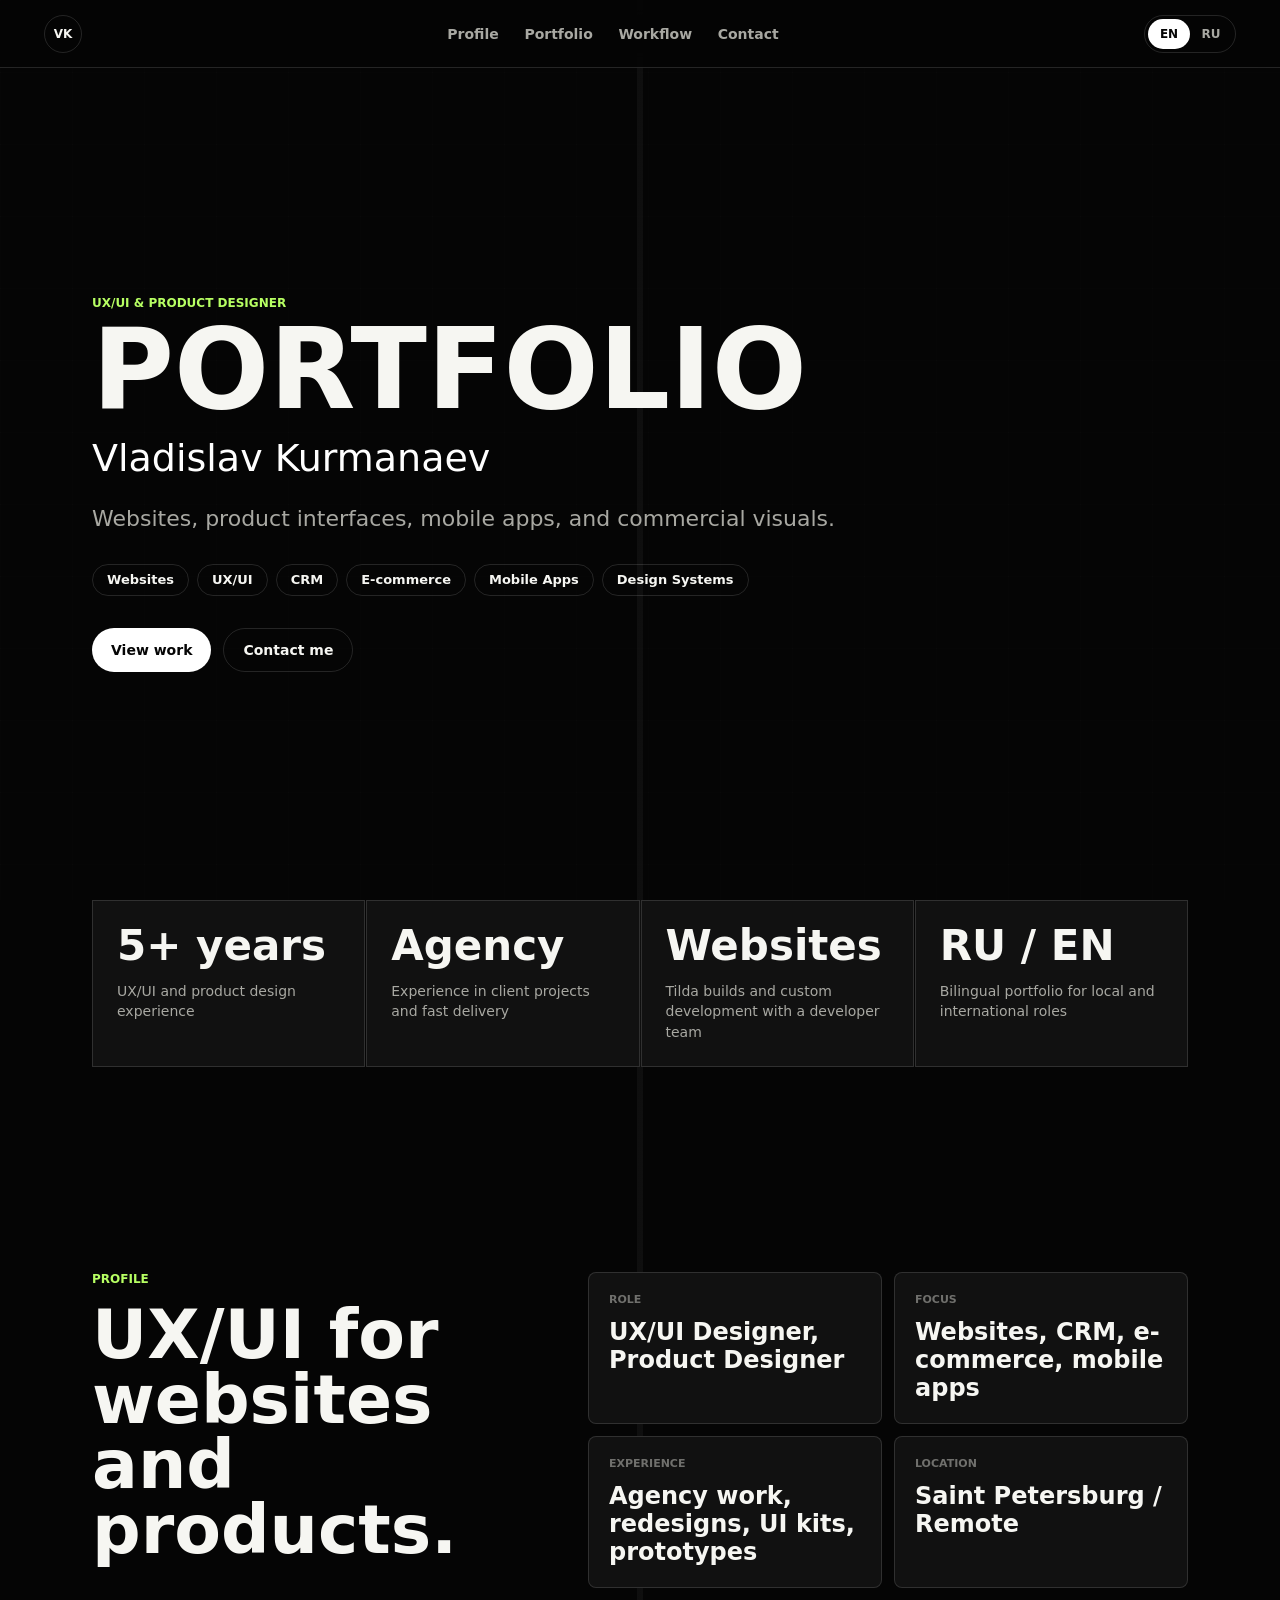
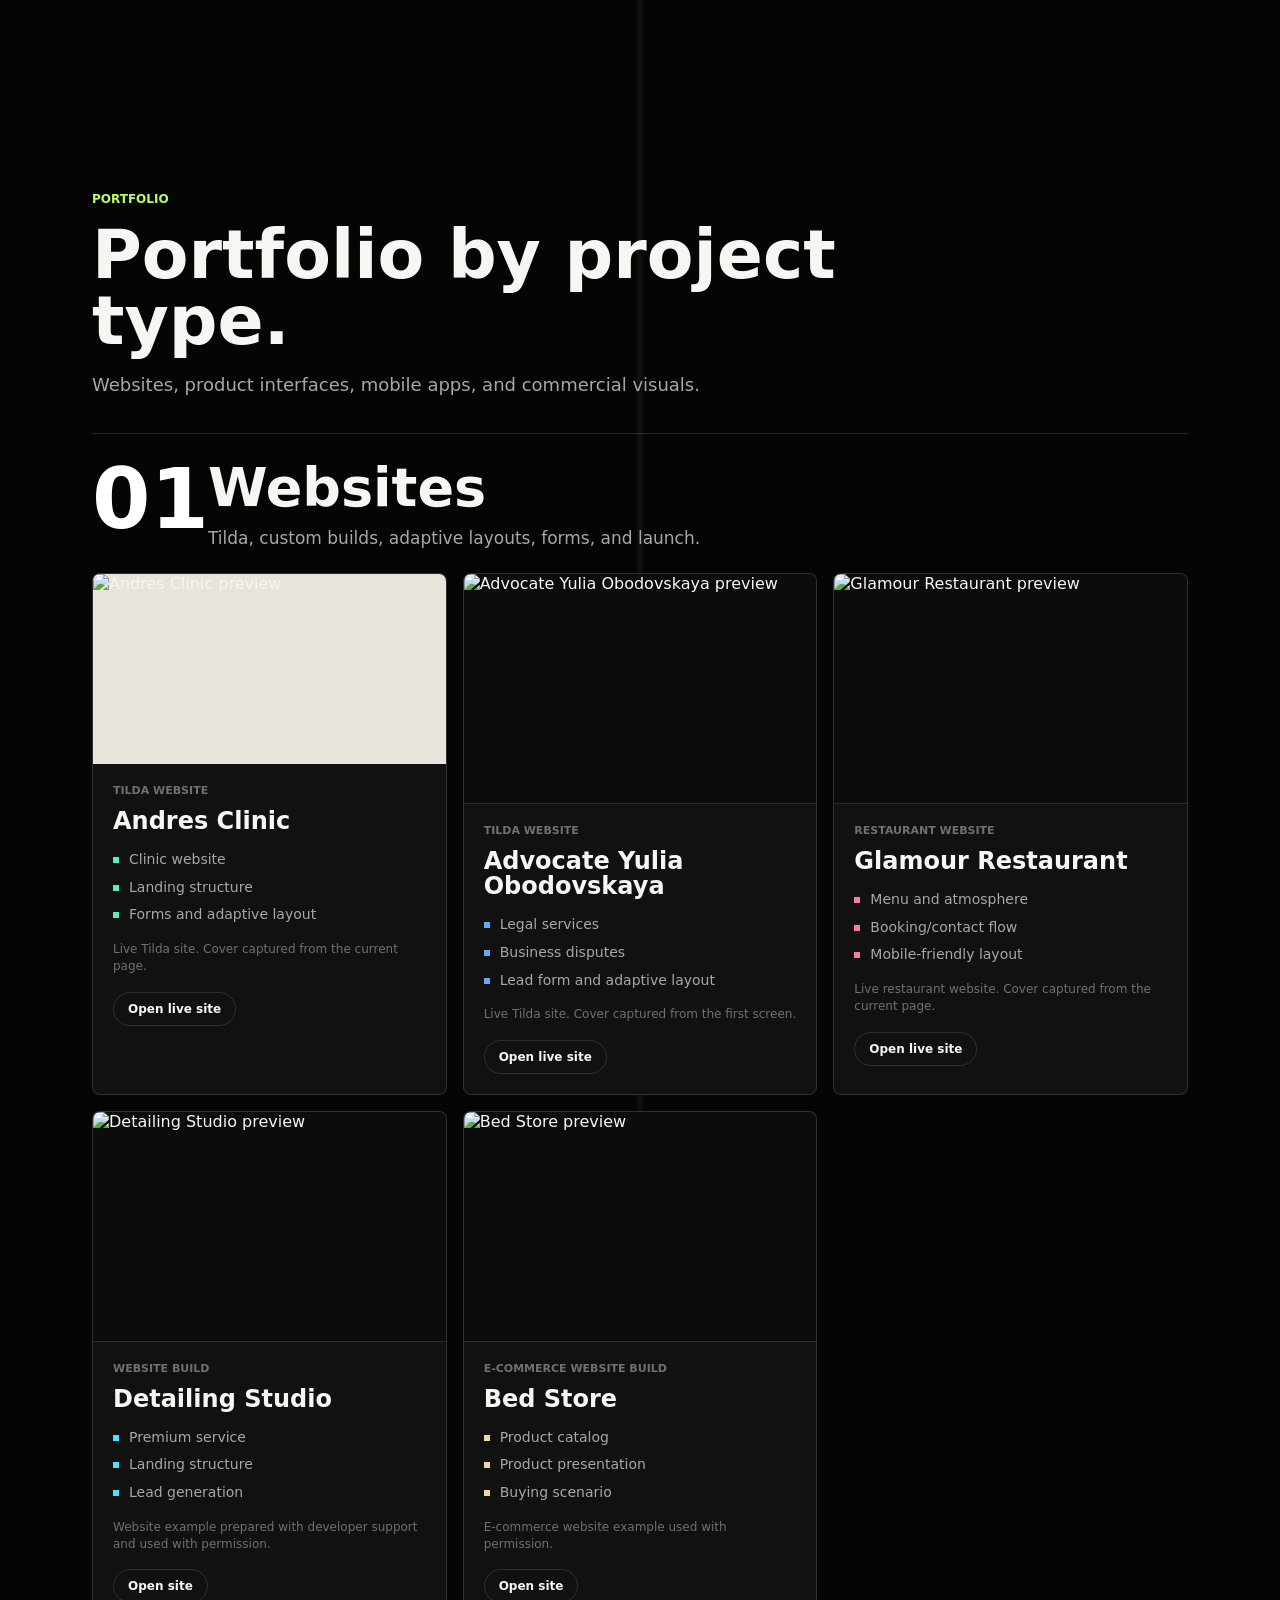
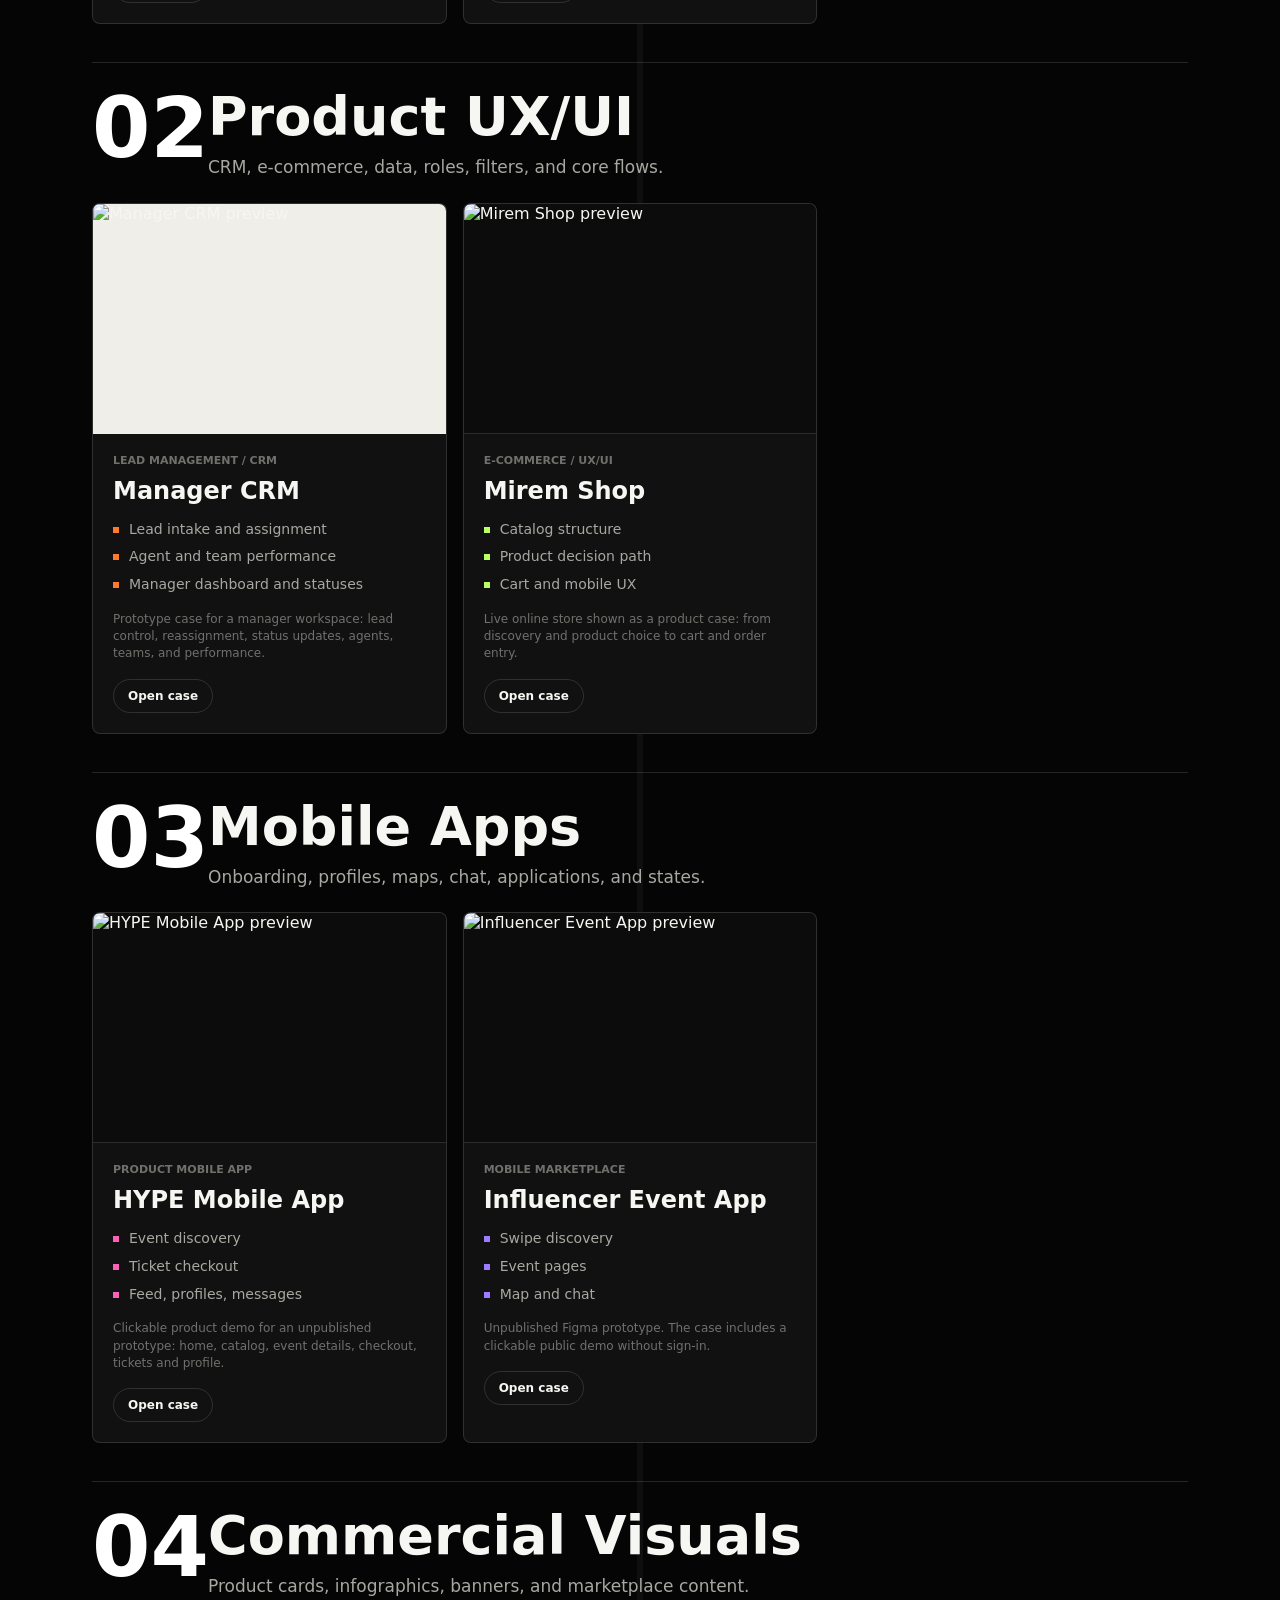
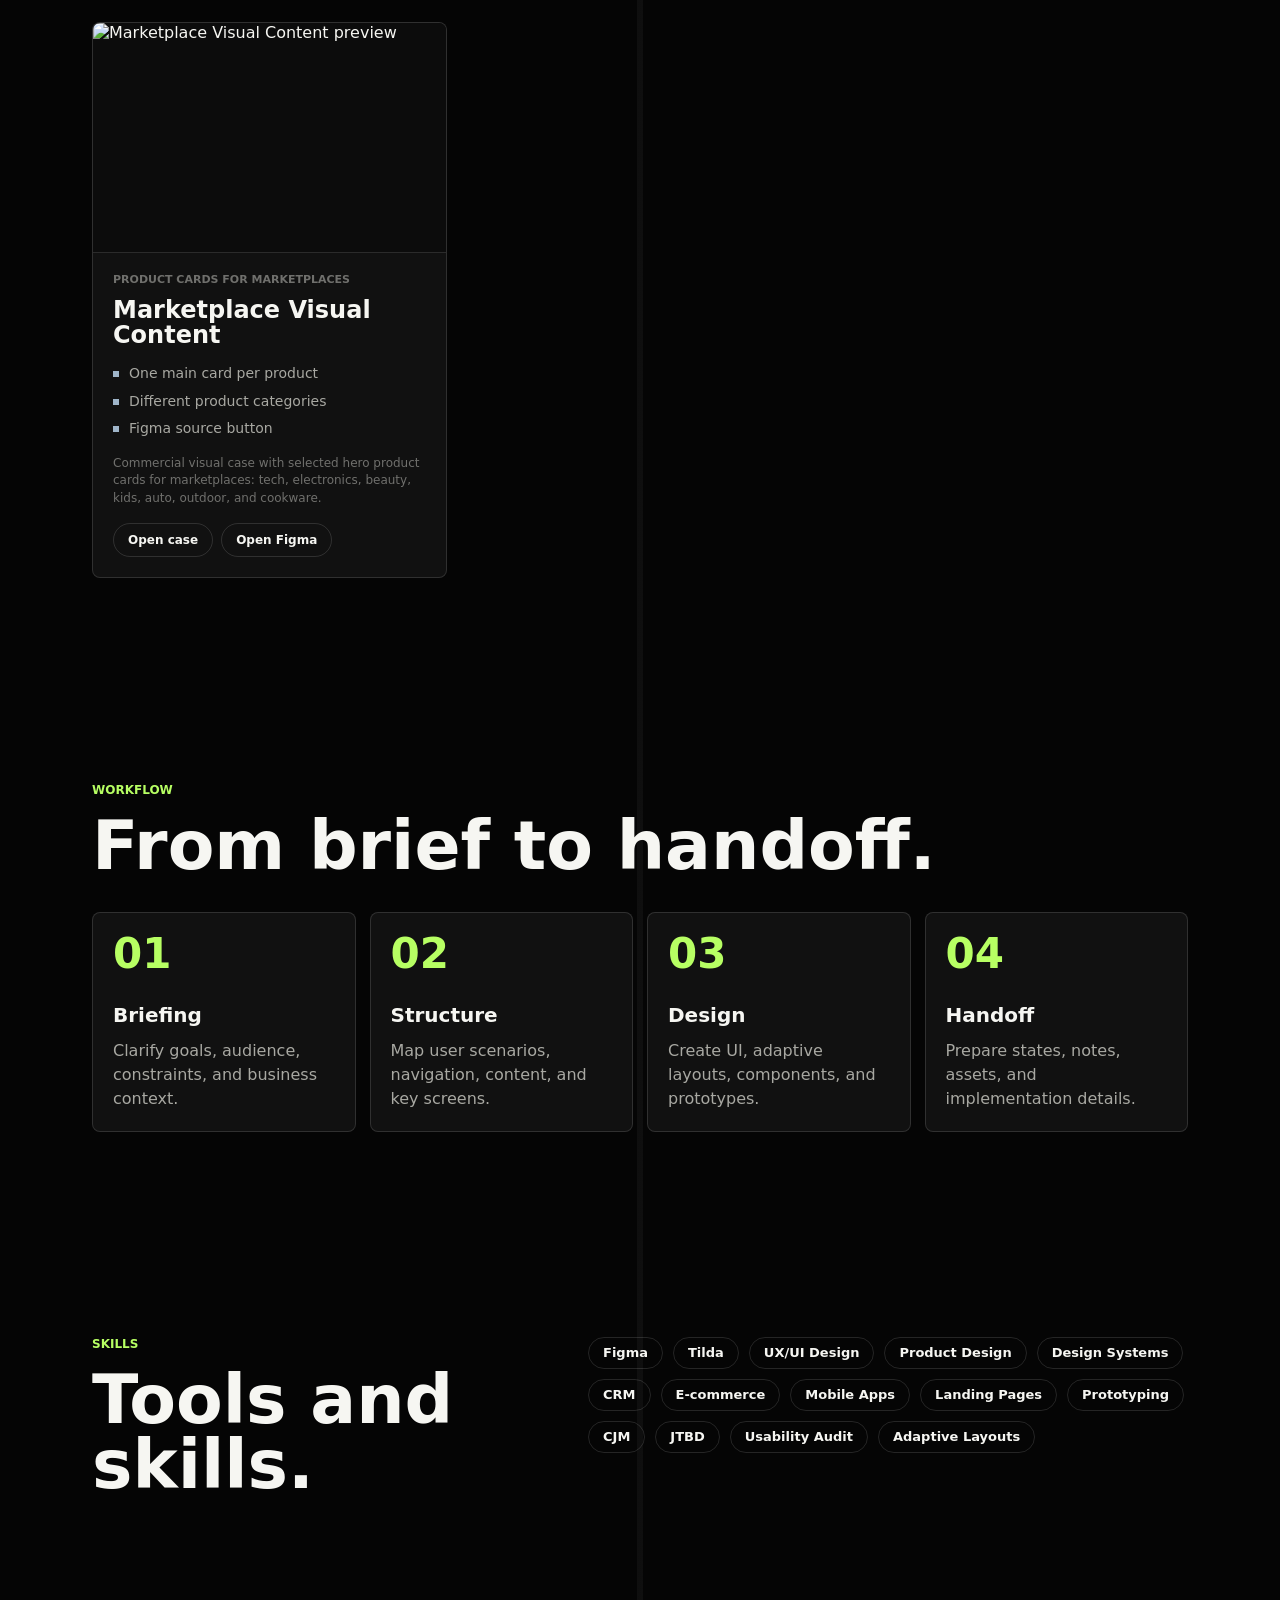
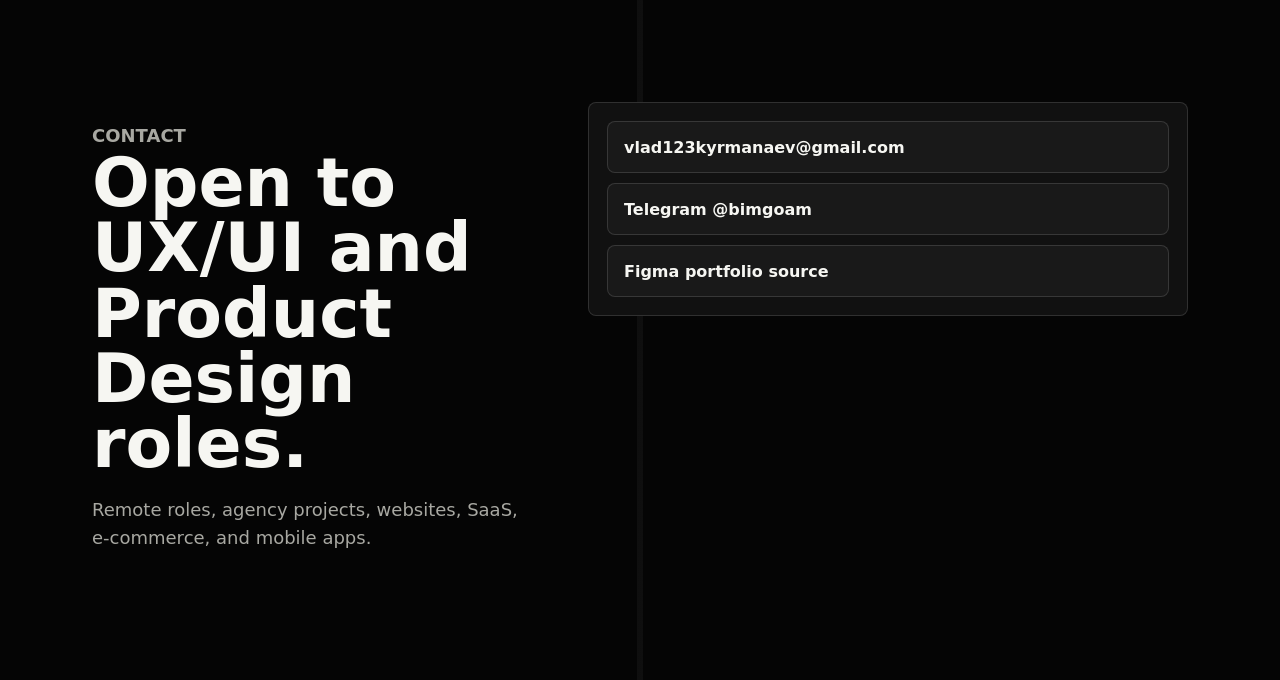
==== index.html @ ec45e5d8 "Add portfolio website files" ====
<!doctype html>
<html lang="en" data-lang="en">
  <head>
    <meta charset="utf-8" />
    <meta name="viewport" content="width=device-width, initial-scale=1" />
    <meta
      name="description"
      content="Vladislav Kurmanaev, Product Designer and UX/UI Designer. Portfolio with websites, CRM, e-commerce, mobile apps, and design systems."
    />
    <meta name="theme-color" content="#050505" />
    <title>Vladislav Kurmanaev - UX/UI Designer</title>
    <link rel="stylesheet" href="./styles.css?v=2026-09-09-marketplace" />
    <script src="./script.js?v=2026-09-09-marketplace" defer></script>
  </head>
  <body>
    <header class="topbar">
      <a class="brand" href="#top" aria-label="Vladislav Kurmanaev">VK</a>
      <nav aria-label="Portfolio navigation">
        <a href="#profile" data-i18n="nav.profile">Profile</a>
        <a href="#work" data-i18n="nav.work">Portfolio</a>
        <a href="#process" data-i18n="nav.process">Workflow</a>
        <a href="#contact" data-i18n="nav.contact">Contact</a>
      </nav>
      <div class="language-switch" aria-label="Language switch">
        <button type="button" data-lang-button="en" aria-pressed="true">EN</button>
        <button type="button" data-lang-button="ru" aria-pressed="false">RU</button>
      </div>
    </header>

    <main id="top">
      <section class="hero section-shell">
        <div class="hero-copy">
          <p class="eyebrow" data-i18n="hero.eyebrow">UX/UI & Product Designer</p>
          <h1 data-i18n="hero.title">Portfolio</h1>
          <p class="hero-name" data-i18n="hero.name">Vladislav Kurmanaev</p>
          <p class="hero-lead" data-i18n="hero.lead">
            Websites, product interfaces, mobile apps, and commercial visuals.
          </p>
          <div class="tag-row" id="hero-tags"></div>
          <div class="hero-actions">
            <a class="button primary" href="#work" data-i18n="hero.primary">View work</a>
            <a class="button secondary" href="#contact" data-i18n="hero.secondary">Contact me</a>
          </div>
        </div>

      </section>

      <section class="metrics section-shell" id="metrics" aria-label="Professional highlights"></section>

      <section class="profile section-shell" id="profile">
        <div>
          <p class="eyebrow" data-i18n="profile.eyebrow">Profile</p>
          <h2 data-i18n="profile.title">UX/UI for websites and products.</h2>
        </div>
        <div class="profile-grid" id="profile-grid"></div>
      </section>

      <section class="work-section section-shell" id="work">
        <div class="section-heading">
          <p class="eyebrow" data-i18n="work.eyebrow">Portfolio</p>
          <h2 data-i18n="work.title">Portfolio by project type.</h2>
          <p data-i18n="work.body">
            Websites, product interfaces, mobile apps, and commercial visuals.
          </p>
        </div>
        <div class="category-list" id="category-list"></div>
      </section>

      <section class="process section-shell" id="process">
        <div class="section-heading">
          <p class="eyebrow" data-i18n="process.eyebrow">Workflow</p>
          <h2 data-i18n="process.title">From brief to handoff.</h2>
        </div>
        <div class="step-grid" id="step-grid"></div>
      </section>

      <section class="skills section-shell" id="skills">
        <div>
          <p class="eyebrow" data-i18n="skills.eyebrow">Skills</p>
          <h2 data-i18n="skills.title">Tools and skills.</h2>
        </div>
        <div class="skill-cloud" id="skill-cloud"></div>
      </section>

      <section class="contact section-shell" id="contact">
        <div>
          <p class="eyebrow" data-i18n="contact.eyebrow">Contact</p>
          <h2 data-i18n="contact.title">Open to UX/UI and Product Design roles.</h2>
          <p data-i18n="contact.body">
            Remote roles, agency projects, websites, SaaS, e-commerce, and mobile apps.
          </p>
        </div>
        <div class="contact-panel">
          <a href="mailto:vlad123kyrmanaev@gmail.com">vlad123kyrmanaev@gmail.com</a>
          <a href="https://t.me/bimgoam" target="_blank" rel="noreferrer">Telegram @bimgoam</a>
          <a href="https://clck.su/Portfolio-bimgoam-figma" target="_blank" rel="noreferrer" data-i18n="contact.figma">Figma portfolio source</a>
        </div>
      </section>
    </main>
  </body>
</html>
---- styles.css ----
:root {
  --bg: #050505;
  --panel: #111111;
  --panel-2: #191919;
  --panel-3: #222222;
  --text: #f6f6f2;
  --muted: #a8a8a2;
  --soft: #70706d;
  --line: rgba(255, 255, 255, 0.13);
  --white: #ffffff;
  --green: #b7ff63;
  --mint: #55f0c2;
  --rose: #ff7aa6;
  --blue: #61a8ff;
  --amber: #ffbd59;
  --violet: #b892ff;
  --pink: #ff5fb7;
  --purple: #9f7cff;
  --steel: #9fb5c9;
  --cyan: #4de1ff;
  --cream: #f0d4a2;
  --orange: #ff7a2f;
  --max: 1180px;
  --shadow: 0 20px 80px rgba(0, 0, 0, 0.38);
}

* {
  box-sizing: border-box;
}

html {
  scroll-behavior: smooth;
}

body {
  background:
    linear-gradient(90deg, transparent 0 49.8%, rgba(255, 255, 255, 0.04) 49.8% 50.2%, transparent 50.2%),
    var(--bg);
  color: var(--text);
  font-family:
    Inter, ui-sans-serif, system-ui, -apple-system, BlinkMacSystemFont, "Segoe UI",
    sans-serif;
  margin: 0;
  overflow-x: hidden;
}

body::before {
  background-image:
    linear-gradient(rgba(255, 255, 255, 0.035) 1px, transparent 1px),
    linear-gradient(90deg, rgba(255, 255, 255, 0.035) 1px, transparent 1px);
  background-size: 72px 72px;
  content: "";
  inset: 0;
  opacity: 0.28;
  pointer-events: none;
  position: fixed;
  z-index: -1;
}

a {
  color: inherit;
  text-decoration: none;
}

button,
a {
  -webkit-tap-highlight-color: transparent;
}

.topbar {
  align-items: center;
  backdrop-filter: blur(18px);
  background: rgba(5, 5, 5, 0.74);
  border-bottom: 1px solid var(--line);
  display: grid;
  gap: 16px;
  grid-template-columns: auto minmax(0, 1fr) auto;
  min-height: 68px;
  padding: 12px clamp(16px, 4vw, 44px);
  position: sticky;
  top: 0;
  z-index: 20;
}

.brand {
  align-items: center;
  border: 1px solid var(--line);
  border-radius: 50%;
  display: inline-flex;
  font-size: 12px;
  font-weight: 900;
  height: 38px;
  justify-content: center;
  letter-spacing: 0;
  width: 38px;
}

.topbar nav {
  display: flex;
  gap: clamp(12px, 2vw, 28px);
  justify-content: center;
}

.topbar nav a {
  color: var(--muted);
  font-size: 14px;
  font-weight: 650;
}

.topbar nav a:hover {
  color: var(--white);
}

.language-switch {
  border: 1px solid var(--line);
  border-radius: 999px;
  display: grid;
  grid-template-columns: repeat(2, 42px);
  padding: 3px;
}

.language-switch button {
  background: transparent;
  border: 0;
  border-radius: 999px;
  color: var(--muted);
  cursor: pointer;
  font: inherit;
  font-size: 12px;
  font-weight: 900;
  height: 30px;
}

.language-switch button[aria-pressed="true"] {
  background: var(--white);
  color: #050505;
}

.section-shell {
  margin: 0 auto;
  max-width: var(--max);
  padding: clamp(58px, 8vw, 108px) clamp(18px, 4vw, 42px);
}

.hero {
  align-items: center;
  display: grid;
  gap: clamp(36px, 7vw, 84px);
  grid-template-columns: minmax(0, 1fr);
  min-height: calc(100vh - 68px);
  padding-top: clamp(70px, 8vw, 112px);
}

.hero-copy {
  min-width: 0;
}

.eyebrow {
  color: var(--green);
  font-size: 12px;
  font-weight: 900;
  letter-spacing: 0;
  margin: 0 0 16px;
  text-transform: uppercase;
}

h1,
h2,
h3,
h4,
p {
  margin-top: 0;
}

h1 {
  font-size: clamp(62px, 9vw, 112px);
  font-weight: 900;
  letter-spacing: 0;
  line-height: 0.78;
  margin-bottom: 24px;
  text-transform: uppercase;
}

.hero-name {
  color: var(--white);
  font-size: clamp(24px, 3vw, 38px);
  font-weight: 300;
  line-height: 1.1;
  margin-bottom: 22px;
}

.hero-lead {
  color: var(--muted);
  font-size: clamp(18px, 2vw, 22px);
  line-height: 1.55;
  max-width: 780px;
}

.tag-row {
  display: flex;
  flex-wrap: wrap;
  gap: 8px;
  margin: 28px 0 32px;
}

.tag-row span,
.skill-cloud span {
  border: 1px solid var(--line);
  border-radius: 999px;
  color: var(--text);
  display: inline-flex;
  font-size: 13px;
  font-weight: 700;
  min-height: 32px;
  padding: 7px 14px;
}

.hero-actions {
  display: flex;
  flex-wrap: wrap;
  gap: 12px;
}

.button {
  align-items: center;
  border-radius: 999px;
  display: inline-flex;
  font-size: 14px;
  font-weight: 900;
  min-height: 44px;
  padding: 0 19px;
}

.button.primary {
  background: var(--white);
  color: #050505;
}

.button.secondary {
  border: 1px solid var(--line);
  color: var(--text);
}

.metrics {
  display: grid;
  gap: 1px;
  grid-template-columns: repeat(4, minmax(0, 1fr));
  padding-top: 0;
}

.metrics article {
  background: var(--panel);
  border: 1px solid var(--line);
  min-height: 132px;
  padding: 24px;
}

.metrics strong {
  display: block;
  font-size: clamp(26px, 4vw, 42px);
  line-height: 1;
  margin-bottom: 14px;
}

.metrics span {
  color: var(--muted);
  display: block;
  font-size: 14px;
  line-height: 1.45;
}

.profile,
.skills,
.contact {
  display: grid;
  gap: clamp(28px, 5vw, 64px);
  grid-template-columns: minmax(260px, 0.72fr) minmax(0, 1fr);
}

h2 {
  font-size: clamp(34px, 6vw, 68px);
  font-weight: 850;
  letter-spacing: 0;
  line-height: 0.96;
  margin-bottom: 0;
}

.profile-grid {
  display: grid;
  gap: 12px;
  grid-template-columns: repeat(2, minmax(0, 1fr));
}

.profile-grid article,
.step-grid article {
  background: var(--panel);
  border: 1px solid var(--line);
  border-radius: 8px;
  min-height: 132px;
  padding: 20px;
}

.profile-grid span,
.project-copy p {
  color: var(--soft);
  display: block;
  font-size: 11px;
  font-weight: 900;
  margin-bottom: 12px;
  text-transform: uppercase;
}

.profile-grid strong {
  display: block;
  font-size: clamp(18px, 2vw, 24px);
  line-height: 1.18;
}

.section-heading {
  margin-bottom: 34px;
  max-width: 860px;
}

.section-heading p:not(.eyebrow) {
  color: var(--muted);
  font-size: 18px;
  line-height: 1.55;
  margin: 18px 0 0;
}

.category-list {
  display: grid;
  gap: 38px;
}

.work-category {
  border-top: 1px solid var(--line);
  padding-top: 28px;
}

.category-head {
  display: grid;
  gap: 24px;
  grid-template-columns: 92px minmax(0, 1fr);
  margin-bottom: 22px;
}

.category-head > span {
  color: var(--white);
  font-size: clamp(46px, 7vw, 84px);
  font-weight: 900;
  line-height: 0.9;
}

.category-head h3 {
  font-size: clamp(28px, 5vw, 54px);
  letter-spacing: 0;
  line-height: 0.96;
  margin-bottom: 12px;
}

.category-head p {
  color: var(--muted);
  font-size: 17px;
  line-height: 1.5;
  margin: 0;
  max-width: 760px;
}

.project-grid {
  display: grid;
  gap: 16px;
  grid-template-columns: repeat(3, minmax(0, 1fr));
}

.project-card {
  background: var(--panel);
  border: 1px solid var(--line);
  border-radius: 8px;
  min-width: 0;
  overflow: hidden;
}

.project-media {
  background: #0c0c0c;
  border-bottom: 1px solid var(--line);
  height: 230px;
  overflow: hidden;
  position: relative;
}

.project-media img {
  display: block;
  height: 100%;
  object-fit: cover;
  object-position: center;
  width: 100%;
}

.project-card:nth-child(1) .project-media img {
  object-position: 48% 45%;
}

.project-card:nth-child(2) .project-media img {
  object-position: 52% 45%;
}

.project-card.accent-mint .project-media {
  background: #e8e3db;
  height: 190px;
}

.project-card.accent-mint .project-media img {
  object-fit: contain;
}

.project-card.accent-orange .project-media {
  background: #efeee9;
}

.project-card.accent-orange .project-media img {
  object-position: top left;
}

.project-copy {
  padding: 20px;
}

.project-copy h4 {
  font-size: 24px;
  line-height: 1.05;
  margin-bottom: 16px;
}

.project-copy ul {
  display: grid;
  gap: 8px;
  list-style: none;
  margin: 0 0 16px;
  padding: 0;
}

.project-copy li {
  color: var(--muted);
  font-size: 14px;
  line-height: 1.4;
  padding-left: 16px;
  position: relative;
}

.project-copy li::before {
  background: var(--accent, var(--green));
  content: "";
  height: 6px;
  left: 0;
  position: absolute;
  top: 7px;
  width: 6px;
}

.project-copy small {
  color: var(--soft);
  display: block;
  font-size: 12px;
  line-height: 1.45;
}

.project-actions {
  display: flex;
  flex-wrap: wrap;
  gap: 8px;
  margin-top: 16px;
}

.project-link {
  align-items: center;
  border: 1px solid var(--line);
  border-radius: 999px;
  color: var(--text);
  display: inline-flex;
  font-size: 12px;
  font-weight: 900;
  justify-content: center;
  min-height: 34px;
  padding: 0 14px;
}

.project-link:hover {
  background: var(--accent, var(--green));
  border-color: transparent;
  color: #050505;
}

.placeholder-preview {
  align-content: end;
  background:
    linear-gradient(135deg, rgba(255, 255, 255, 0.12), transparent 58%),
    var(--panel-2);
  display: grid;
  gap: 12px;
  height: 100%;
  padding: 22px;
}

.placeholder-preview span {
  color: var(--accent, var(--green));
  font-size: clamp(30px, 5vw, 52px);
  font-weight: 900;
  line-height: 0.86;
  text-transform: uppercase;
}

.placeholder-preview i {
  background: rgba(255, 255, 255, 0.14);
  display: block;
  height: 12px;
  width: 72%;
}

.placeholder-preview i:last-child {
  width: 44%;
}

.step-grid {
  display: grid;
  gap: 14px;
  grid-template-columns: repeat(4, minmax(0, 1fr));
}

.step-grid article span {
  color: var(--accent, var(--green));
  display: block;
  font-size: 42px;
  font-weight: 900;
  line-height: 1;
  margin-bottom: 28px;
}

.step-grid article h3 {
  font-size: 20px;
  margin-bottom: 12px;
}

.step-grid article p {
  color: var(--muted);
  line-height: 1.5;
  margin: 0;
}

.skill-cloud {
  align-content: start;
  display: flex;
  flex-wrap: wrap;
  gap: 10px;
}

.contact {
  padding-bottom: clamp(72px, 10vw, 132px);
}

.contact p {
  color: var(--muted);
  font-size: 18px;
  line-height: 1.55;
  margin: 20px 0 0;
}

.contact-panel {
  align-self: start;
  background: var(--panel);
  border: 1px solid var(--line);
  border-radius: 8px;
  display: grid;
  gap: 10px;
  padding: 18px;
}

.contact-panel a {
  align-items: center;
  background: var(--panel-2);
  border: 1px solid var(--line);
  border-radius: 8px;
  color: var(--text);
  display: flex;
  font-weight: 750;
  min-height: 52px;
  overflow-wrap: anywhere;
  padding: 0 16px;
}

.accent-mint,
.mini-mint,
.placeholder-mint {
  --accent: var(--mint);
}

.accent-rose,
.mini-rose,
.placeholder-rose {
  --accent: var(--rose);
}

.accent-blue,
.mini-blue,
.placeholder-blue {
  --accent: var(--blue);
}

.accent-green,
.mini-green,
.placeholder-green {
  --accent: var(--green);
}

.accent-amber,
.mini-amber,
.placeholder-amber {
  --accent: var(--amber);
}

.accent-violet,
.mini-violet,
.placeholder-violet {
  --accent: var(--violet);
}

.accent-pink,
.mini-pink,
.placeholder-pink {
  --accent: var(--pink);
}

.accent-purple,
.mini-purple,
.placeholder-purple {
  --accent: var(--purple);
}

.accent-steel,
.mini-steel,
.placeholder-steel {
  --accent: var(--steel);
}

.accent-cyan,
.mini-cyan,
.placeholder-cyan {
  --accent: var(--cyan);
}

.accent-cream,
.mini-cream,
.placeholder-cream {
  --accent: var(--cream);
}

.accent-orange,
.mini-orange,
.placeholder-orange {
  --accent: var(--orange);
}

@media (max-width: 940px) {
  .topbar {
    grid-template-columns: auto auto;
    justify-content: space-between;
  }

  .topbar nav {
    grid-column: 1 / -1;
    grid-row: 2;
    justify-content: flex-start;
    min-width: 0;
    overflow-x: auto;
    padding-bottom: 2px;
    width: 100%;
  }

  .language-switch {
    justify-self: end;
  }

  .hero,
  .profile,
  .skills,
  .contact {
    grid-template-columns: 1fr;
  }

  .metrics,
  .project-grid,
  .step-grid {
    grid-template-columns: repeat(2, minmax(0, 1fr));
  }
}

@media (max-width: 620px) {
  .section-shell {
    max-width: 100vw;
    padding-left: 20px;
    padding-right: 20px;
    width: 100%;
  }

  .topbar nav a {
    font-size: 13px;
  }

  h1 {
    font-size: 52px;
    line-height: 0.86;
    max-width: 100%;
    overflow-wrap: anywhere;
  }

  h2 {
    font-size: 38px;
    overflow-wrap: anywhere;
  }

  .hero {
    gap: 34px;
    min-height: auto;
    padding-top: 48px;
  }

  .hero-lead {
    font-size: 18px;
    max-width: 100%;
  }

  .tag-row {
    max-width: 100%;
  }

  .hero-actions {
    width: 100%;
  }

  .hero-actions .button {
    flex: 1 0 100%;
    justify-content: center;
    max-width: 100%;
    width: 100%;
  }

  .metrics,
  .profile-grid,
  .project-grid,
  .step-grid {
    grid-template-columns: 1fr;
  }

  .category-head {
    grid-template-columns: 1fr;
  }

  .category-head > span {
    font-size: 60px;
  }

  .project-media {
    height: 250px;
  }

  .project-link {
    display: flex;
    max-width: 100%;
    justify-content: center;
    width: 100%;
  }

}
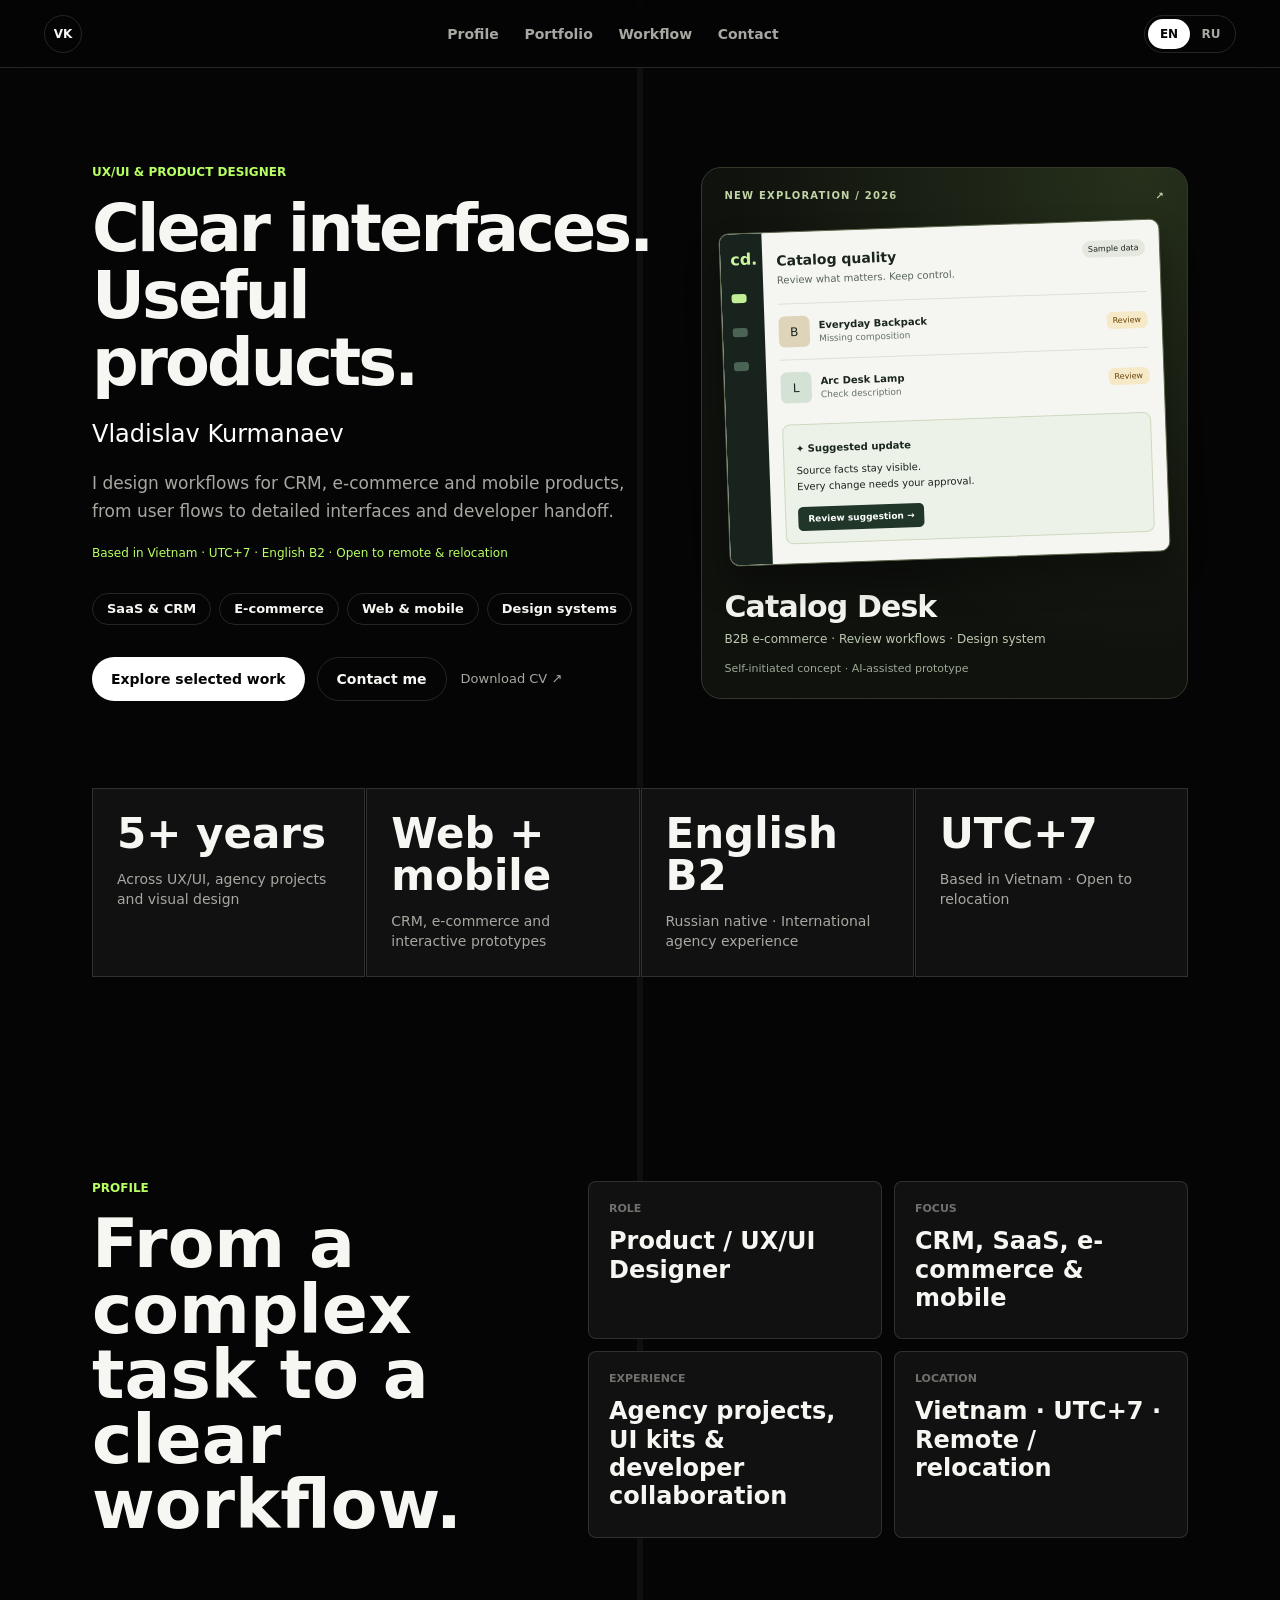
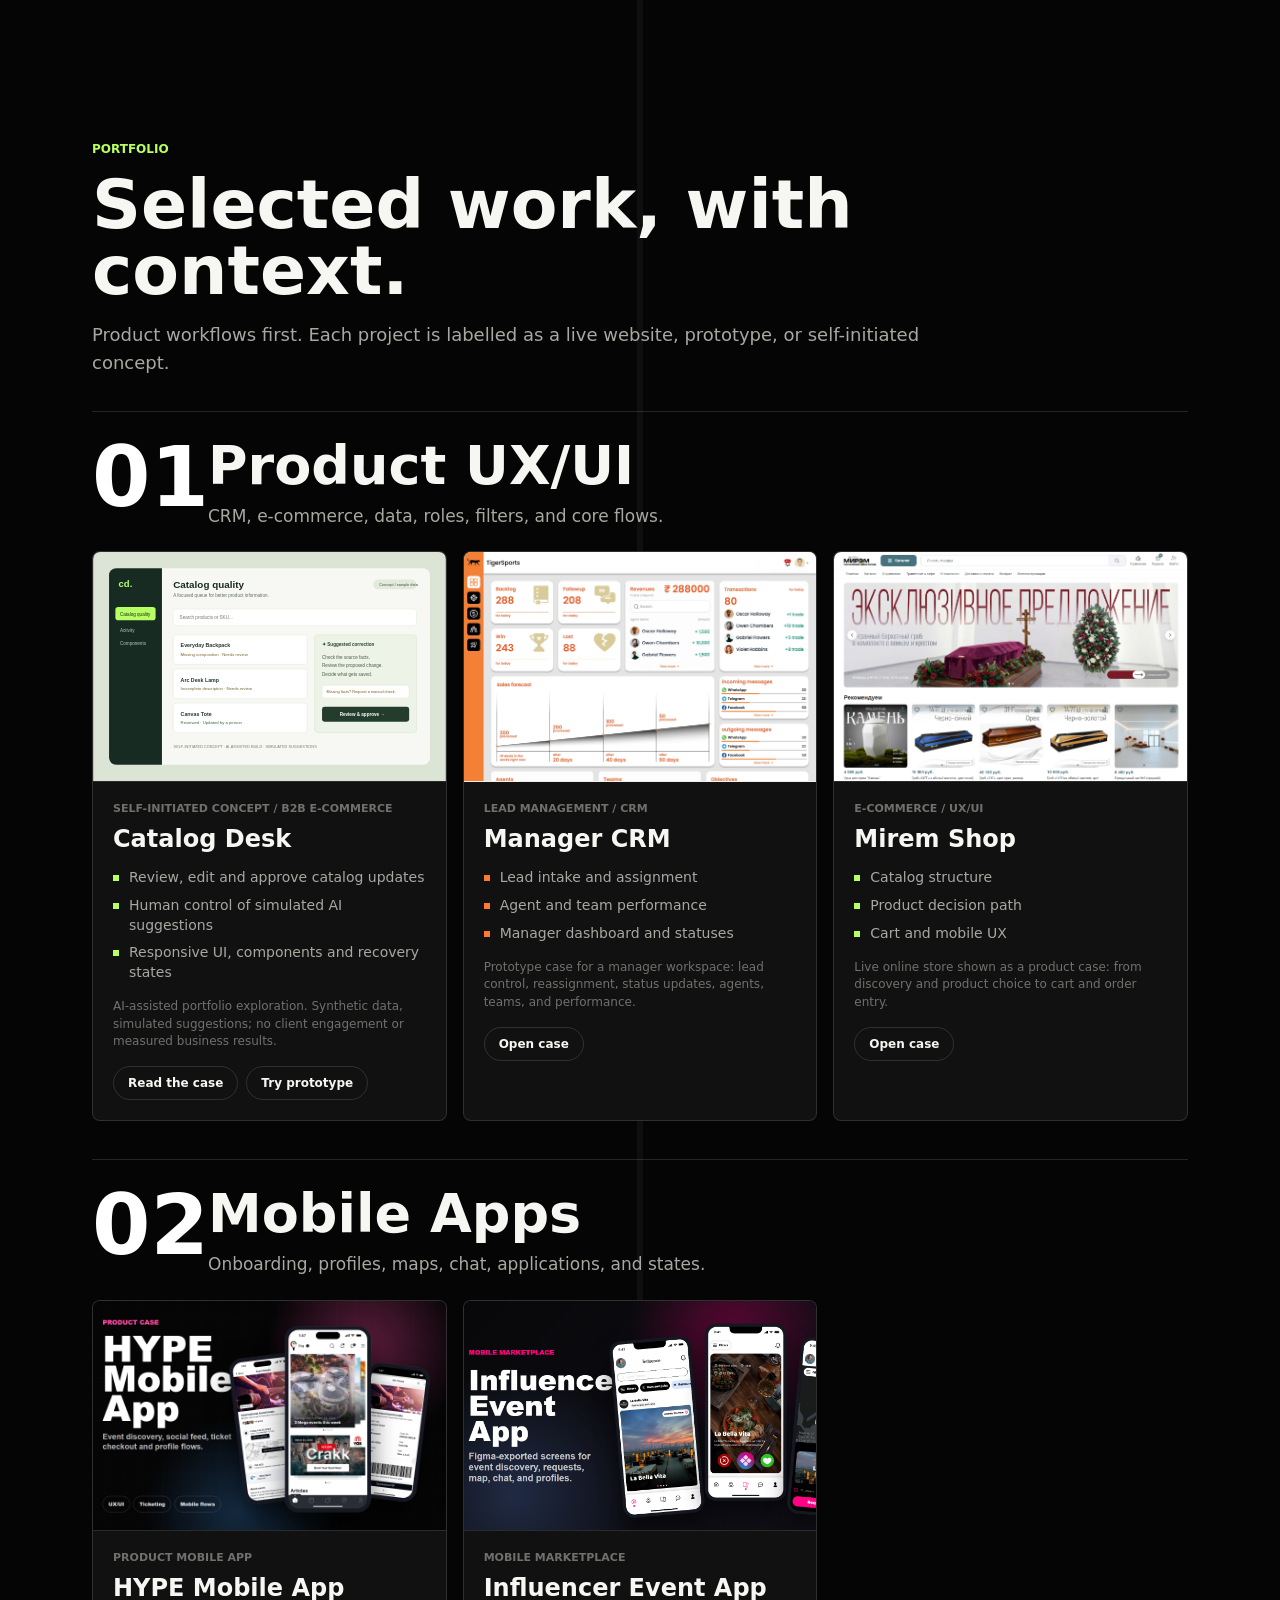
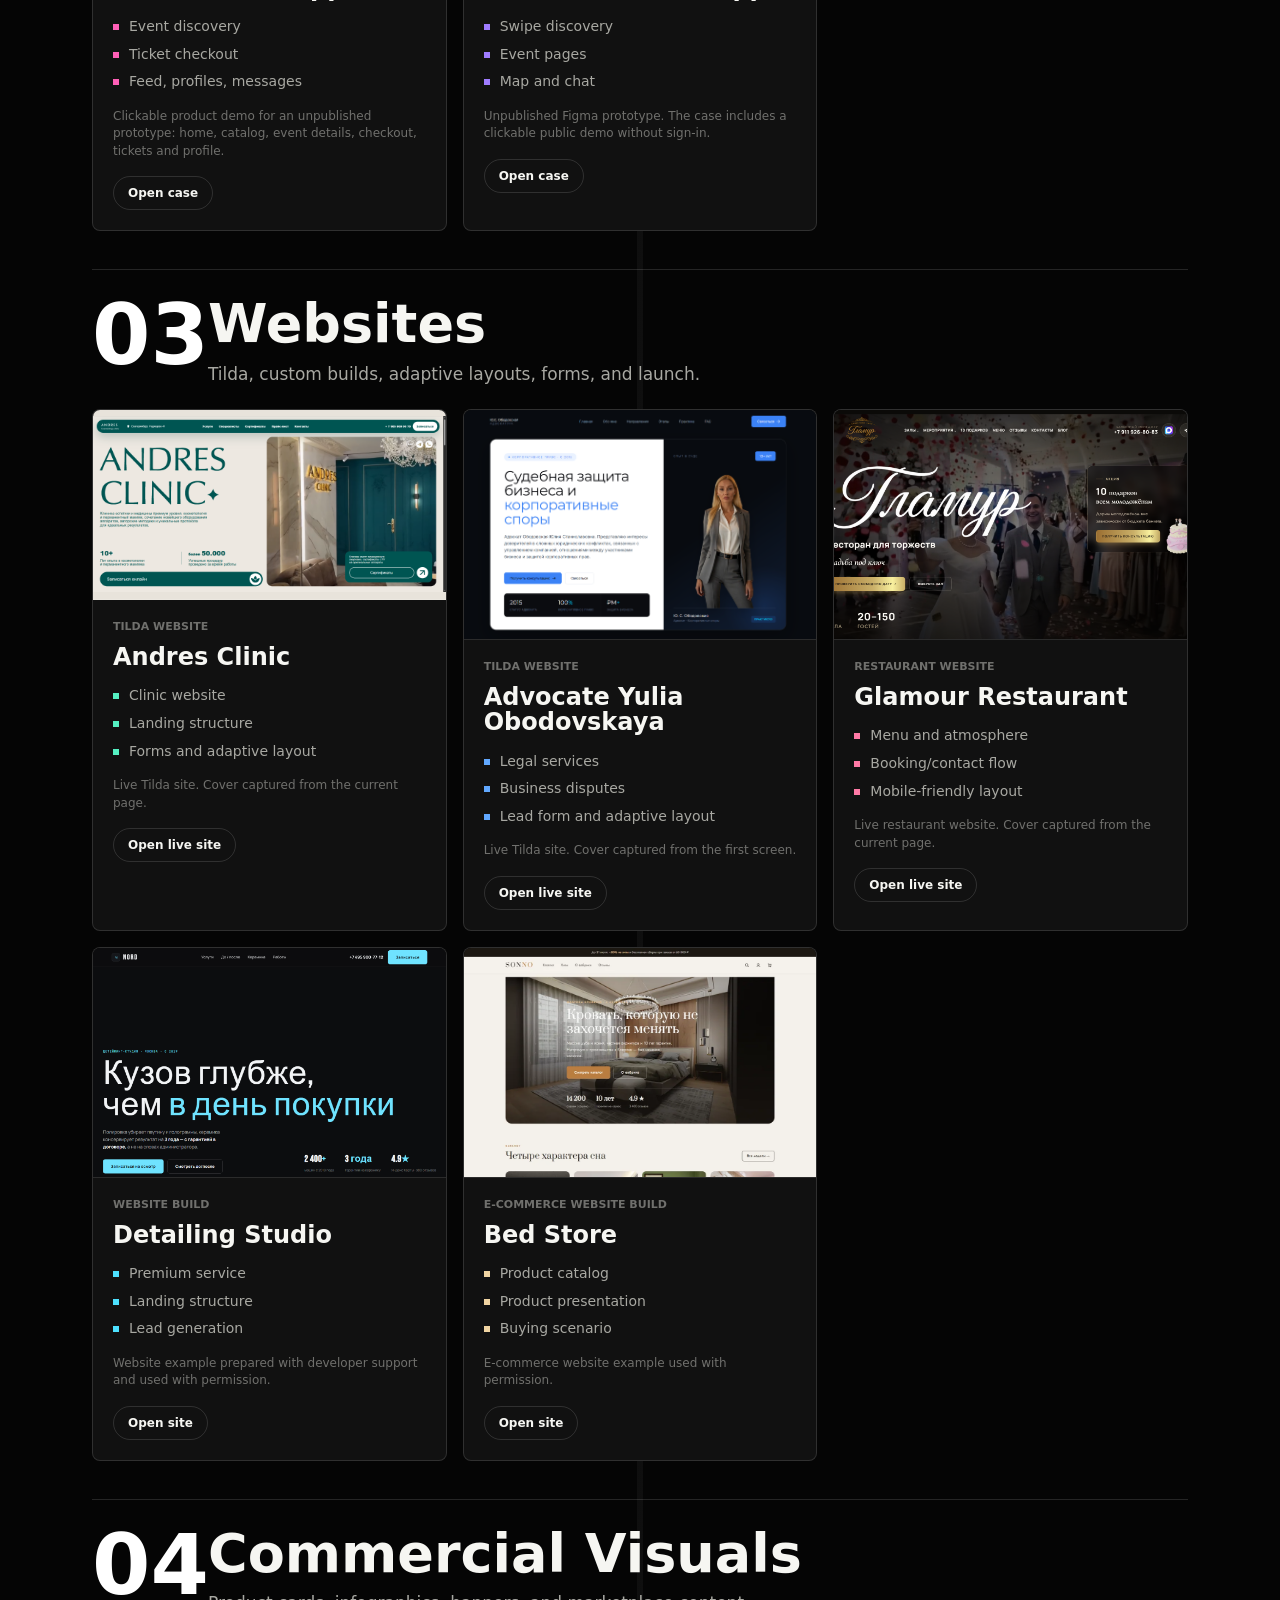
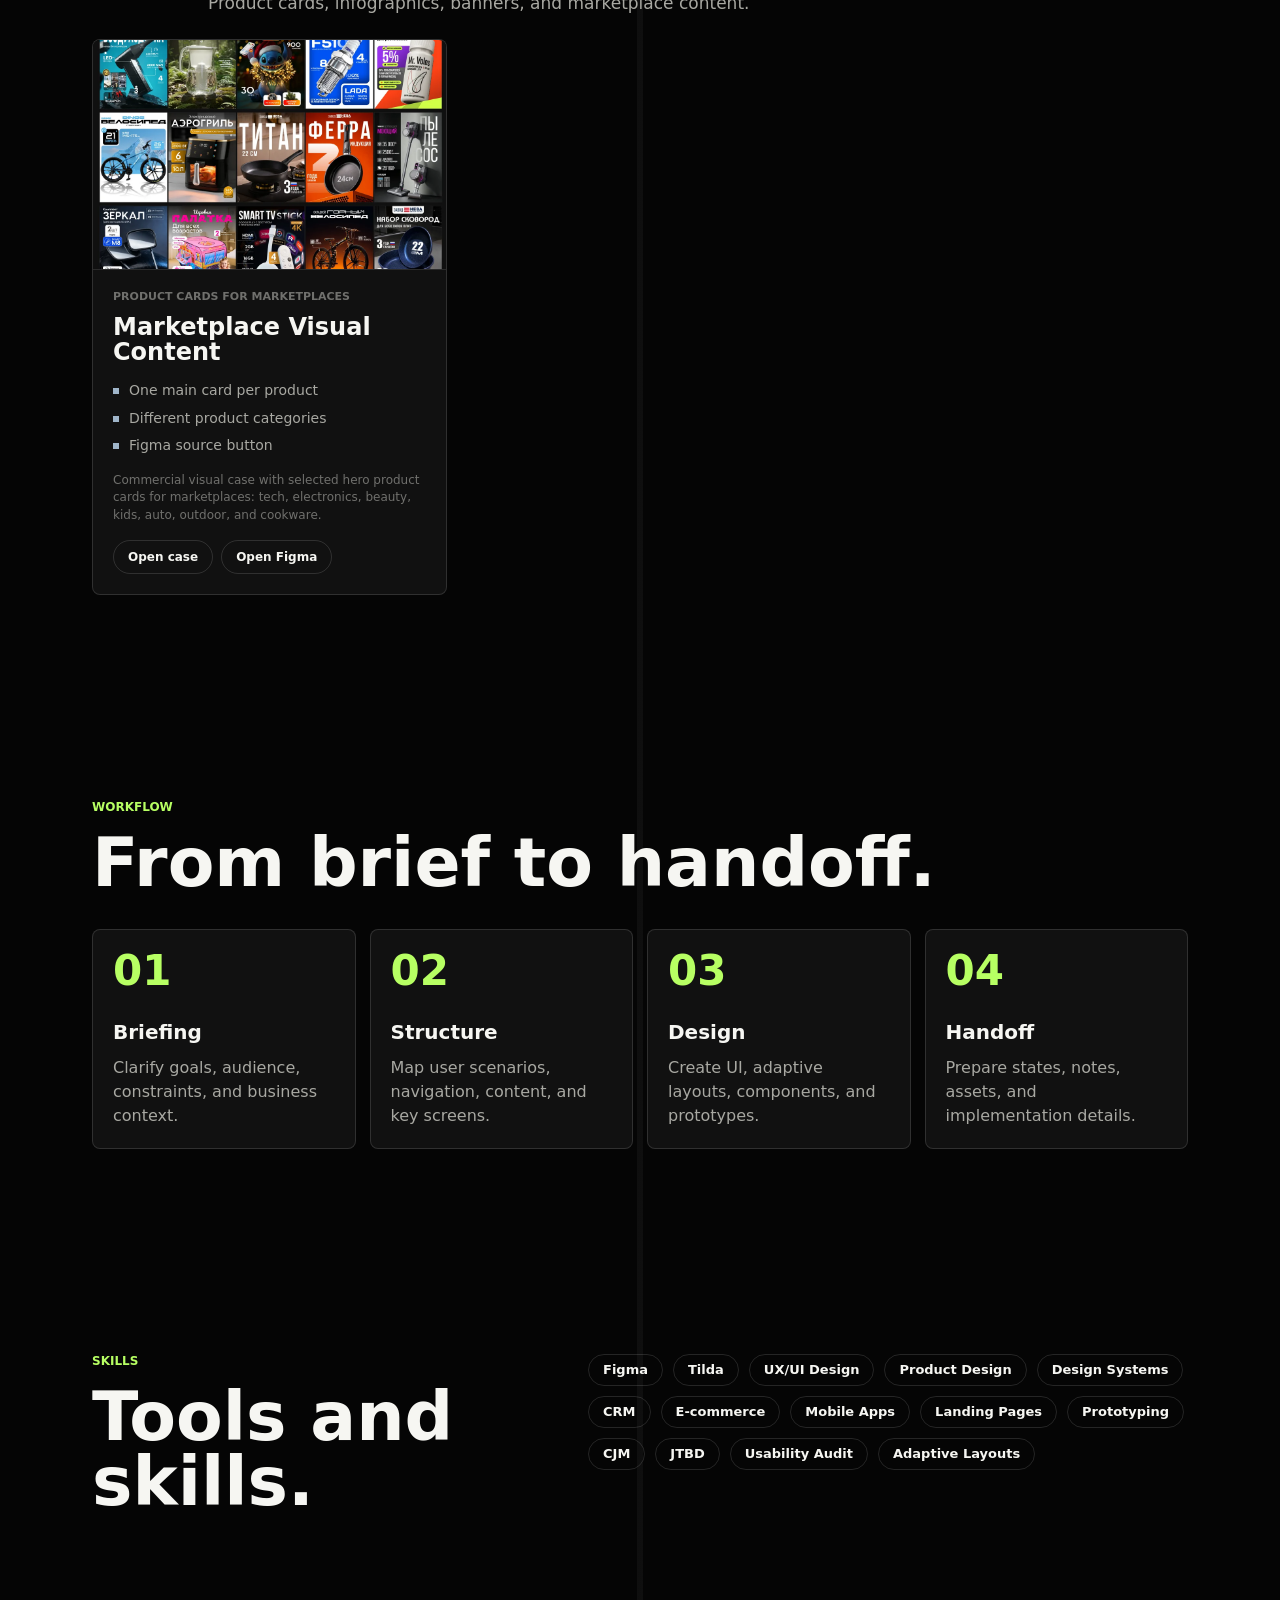
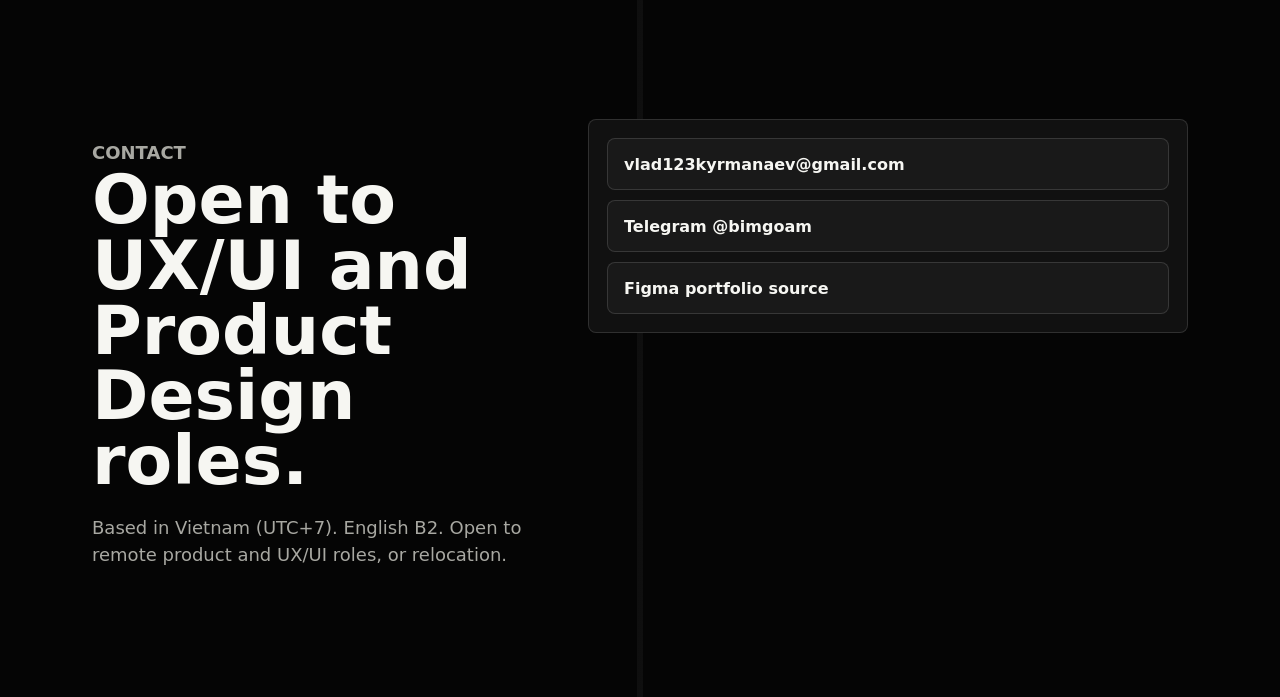
==== commit dbfdc1bb: "Add product-focused portfolio, Catalog Desk concept and English CV" ====
--- a/index.html
+++ b/index.html
@@ -5,14 +5,15 @@
     <meta name="viewport" content="width=device-width, initial-scale=1" />
     <meta
       name="description"
-      content="Vladislav Kurmanaev, Product Designer and UX/UI Designer. Portfolio with websites, CRM, e-commerce, mobile apps, and design systems."
+      content="Vladislav Kurmanaev, Product and UX/UI Designer based in Vietnam. CRM, SaaS, e-commerce and mobile interfaces. English B2. Open to remote roles and relocation."
     />
     <meta name="theme-color" content="#050505" />
-    <title>Vladislav Kurmanaev - UX/UI Designer</title>
-    <link rel="stylesheet" href="./styles.css?v=2026-09-09-marketplace" />
-    <script src="./script.js?v=2026-09-09-marketplace" defer></script>
+    <title>Vladislav Kurmanaev - Product & UX/UI Designer</title>
+    <link rel="stylesheet" href="./styles.css?v=2026-11-06-product" />
+    <script src="./script.js?v=2026-11-06-product" defer></script>
   </head>
   <body>
+    <a class="skip-link" href="#work">Skip to selected work</a>
     <header class="topbar">
       <a class="brand" href="#top" aria-label="Vladislav Kurmanaev">VK</a>
       <nav aria-label="Portfolio navigation">
@@ -34,15 +35,24 @@
           <h1 data-i18n="hero.title">Portfolio</h1>
           <p class="hero-name" data-i18n="hero.name">Vladislav Kurmanaev</p>
           <p class="hero-lead" data-i18n="hero.lead">
-            Websites, product interfaces, mobile apps, and commercial visuals.
+            I design clear workflows for CRM, e-commerce and mobile products, from user flows to detailed interfaces and developer handoff.
           </p>
+          <p class="availability" data-i18n="hero.availability">Based in Vietnam · UTC+7 · English B2 · Open to remote & relocation</p>
           <div class="tag-row" id="hero-tags"></div>
           <div class="hero-actions">
             <a class="button primary" href="#work" data-i18n="hero.primary">View work</a>
             <a class="button secondary" href="#contact" data-i18n="hero.secondary">Contact me</a>
+            <a class="text-action" href="./Vladislav-Kurmanaev-CV.pdf" data-i18n="hero.cv">Download CV ↗</a>
           </div>
         </div>
-
+        <a class="featured-concept" href="./catalog-case.html" aria-label="Explore Catalog Desk, a self-initiated B2B concept">
+          <div class="feature-label"><span data-i18n="feature.label">NEW EXPLORATION / 2026</span><span aria-hidden="true">↗</span></div>
+          <div class="mini-workspace" aria-hidden="true">
+            <div class="mini-sidebar"><b>cd.</b><i></i><i></i><i></i></div>
+            <div class="mini-main"><div class="mini-top"><strong>Catalog quality</strong><span>Sample data</span></div><p class="mini-subtitle">Review what matters. Keep control.</p><div class="mini-row"><span class="mini-product">B</span><div><b>Everyday Backpack</b><small>Missing composition</small></div><em>Review</em></div><div class="mini-row"><span class="mini-product alt">L</span><div><b>Arc Desk Lamp</b><small>Check description</small></div><em>Review</em></div><div class="mini-suggestion"><span>✦ Suggested update</span><p>Source facts stay visible.<br>Every change needs your approval.</p><b>Review suggestion →</b></div></div>
+          </div>
+          <div class="feature-bottom"><h2>Catalog Desk</h2><p data-i18n="feature.body">B2B e-commerce · Review workflows · Design system</p><small data-i18n="feature.status">Self-initiated concept · AI-assisted prototype</small></div>
+        </a>
       </section>
 
       <section class="metrics section-shell" id="metrics" aria-label="Professional highlights"></section>
--- a/styles.css
+++ b/styles.css
@@ -660,6 +660,45 @@
   --accent: var(--orange);
 }
 
+.skip-link { position: fixed; left: 20px; top: -80px; padding: 14px 20px; background: var(--green); color: #050505; z-index: 100; }
+.skip-link:focus { top: 12px; }
+:focus-visible { outline: 3px solid var(--green); outline-offset: 5px; }
+.hero { grid-template-columns: 1.15fr 1fr; gap: 50px; min-height: 720px; padding-top: 80px; padding-bottom: 70px; }
+.hero h1 { font-size: clamp(46px, 5.1vw, 68px); line-height: 1.03; letter-spacing: -0.045em; text-transform: none; }
+.hero-name { font-size: 24px; font-weight: 500; }
+.hero-lead { font-size: 17px; line-height: 1.65; }
+.availability { color: var(--green); font-size: 12px; line-height: 1.9; margin: 0 0 22px; }
+.hero-actions { flex-wrap: wrap; align-items: center; }
+.text-action { font-size: 13px; padding: 10px 2px; color: var(--muted); }
+.text-action:hover { color: white; }
+.featured-concept { display: block; padding: 22px; border: 1px solid #34392d; border-radius: 20px; background: radial-gradient(ellipse at 90% 0%, #26301b, #10120e 65%); transition: border-color .2s, transform .2s; min-width: 0; }
+.featured-concept:hover { border-color: var(--green); transform: translateY(-3px); }
+.feature-label { display: flex; justify-content: space-between; gap: 10px; color: #c0d4a7; font-size: 10px; letter-spacing: .12em; font-weight: 700; margin-bottom: 25px; }
+.mini-workspace { display: grid; grid-template-columns: 42px minmax(0,1fr); color: #19251d; background: #f5f6f1; border: 1px solid #5c674b; border-radius: 10px; overflow: hidden; box-shadow: 0 20px 35px #0005; transform: rotate(-2deg); margin: 8px 0 34px; }
+.mini-sidebar { background: #18231e; padding: 16px 10px; color: #ccf5a0; }
+.mini-sidebar i { display: block; height: 9px; width: 15px; border-radius: 3px; margin: 25px 0; background: #4b6355; }
+.mini-sidebar i:first-of-type { background: #c0ef94; }
+.mini-main { padding: 19px 14px; }
+.mini-top { display:flex; justify-content: space-between; align-items: center; gap: 4px; }
+.mini-top strong { font-size: 14px; }
+.mini-top > span { font-size: 8px; background: #e5e8df; border-radius: 10px; padding: 4px 6px; }
+.mini-subtitle { font-size: 10px; color: #58645c; margin: 6px 0 18px; }
+.mini-row { display: flex; align-items: center; gap: 9px; border-top: 1px solid #dce1d6; padding: 12px 0; }
+.mini-product { display: grid; place-items: center; background: #ddd4ba; height: 31px; width: 31px; border-radius: 6px; font-size: 12px; flex-shrink: 0; }
+.mini-product.alt { background: #d4e2d6; }
+.mini-row b { display: block; font-size: 10px; }
+.mini-row small { display: block; color: #657168; font-size: 9px; margin-top: 3px; }
+.mini-row em { margin-left: auto; font-style: normal; font-size: 8px; color: #68420a; background: #f6e9c7; padding: 4px 6px; border-radius: 6px; }
+.mini-suggestion { margin-top: 9px; border: 1px solid #ccd9bf; background: #edf2e8; border-radius: 8px; padding: 12px; }
+.mini-suggestion > span { font-weight: 700; font-size: 10px; }
+.mini-suggestion p { font-size: 10px; line-height: 1.6; margin: 7px 0 12px; }
+.mini-suggestion b { font-size: 9px; background: #203629; color: white; border-radius: 5px; padding: 7px 10px; display: inline-block; }
+.feature-bottom h2 { font-size: 30px; letter-spacing: -.03em; margin: 0 0 8px; }
+.feature-bottom p { font-size: 12px; color: #bcc9b1; margin: 0 0 8px; line-height: 1.6; }
+.feature-bottom small { color: #9da995; font-size: 11px; }
+section[id] { scroll-margin-top: 135px; }
+@media (prefers-reduced-motion: reduce) { html { scroll-behavior: auto; } *, *::before, *::after { transition: none !important; animation: none !important; } }
+
 @media (max-width: 940px) {
   .topbar {
     grid-template-columns: auto auto;
@@ -724,6 +763,9 @@
     padding-top: 48px;
   }
 
+  .hero h1 { font-size: 46px; line-height: 1.05; overflow-wrap: normal; }
+  .featured-concept { padding: 18px; }
+
   .hero-lead {
     font-size: 18px;
     max-width: 100%;
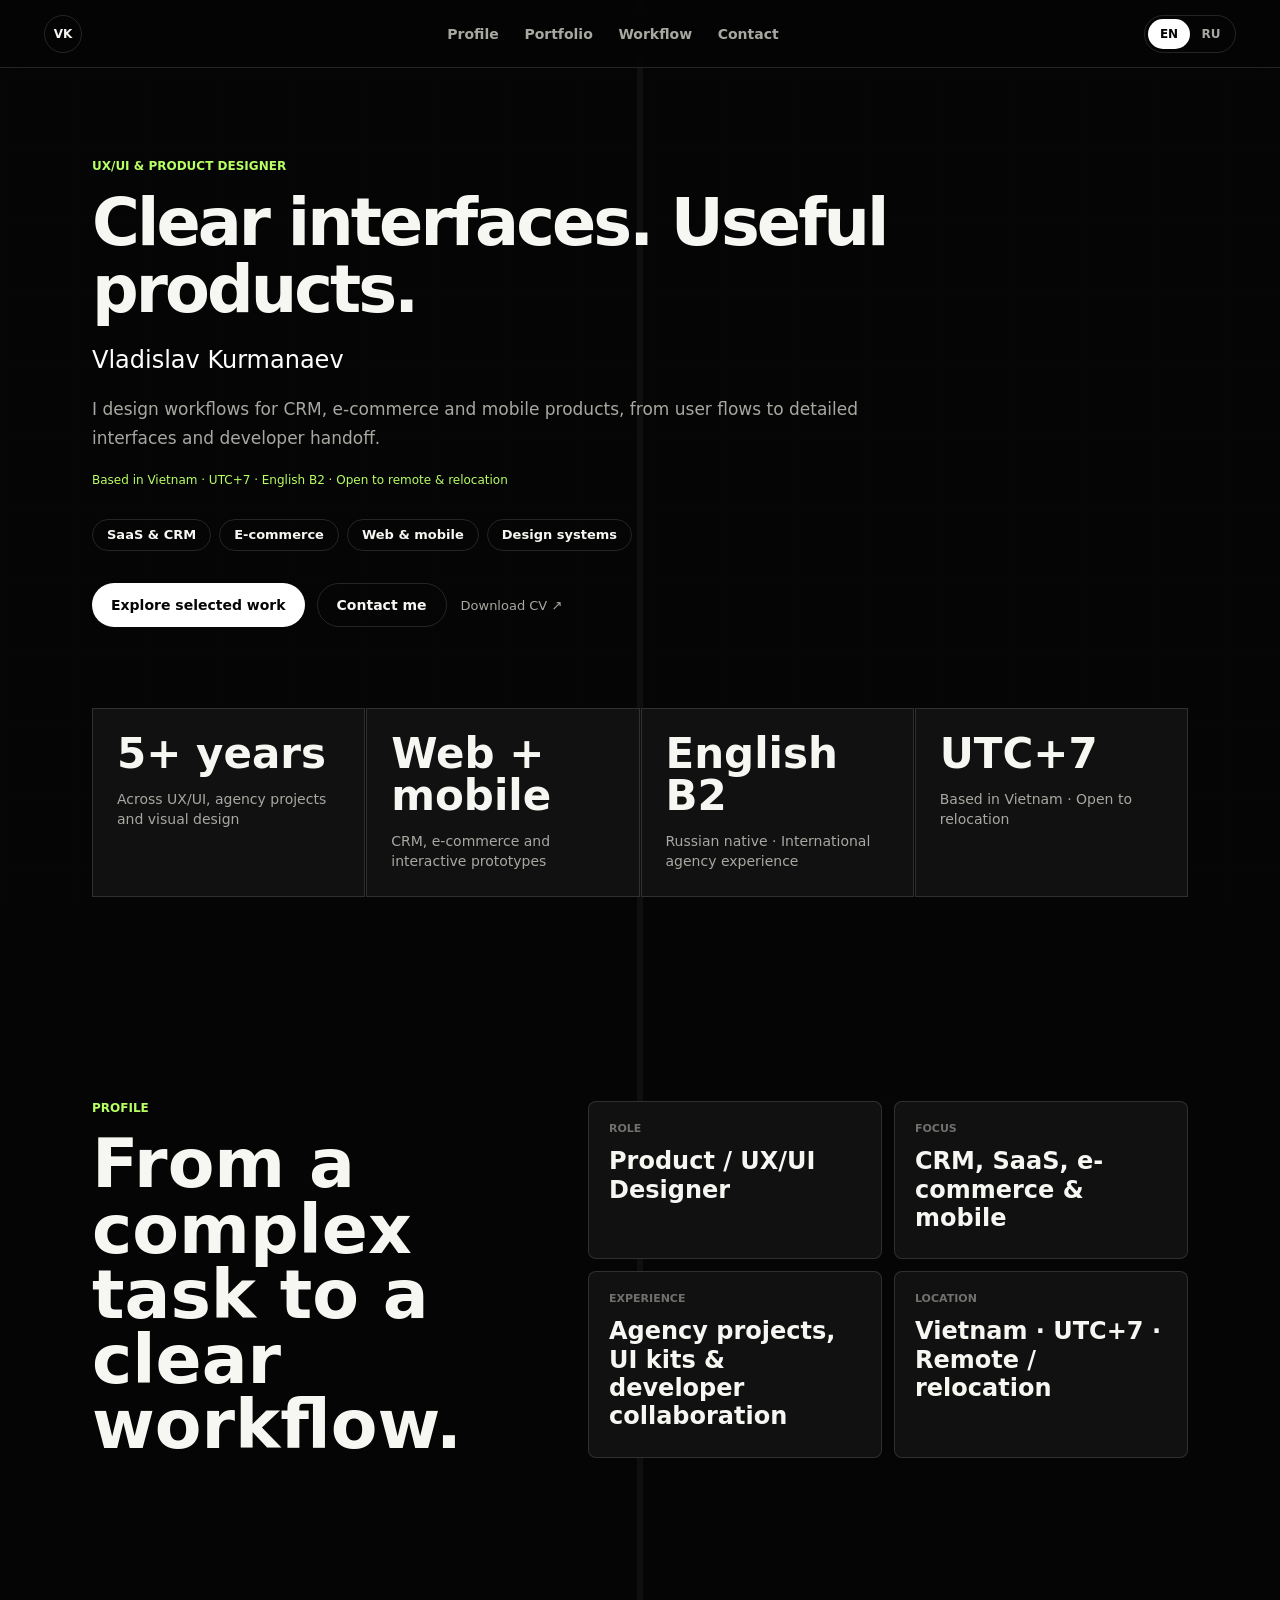
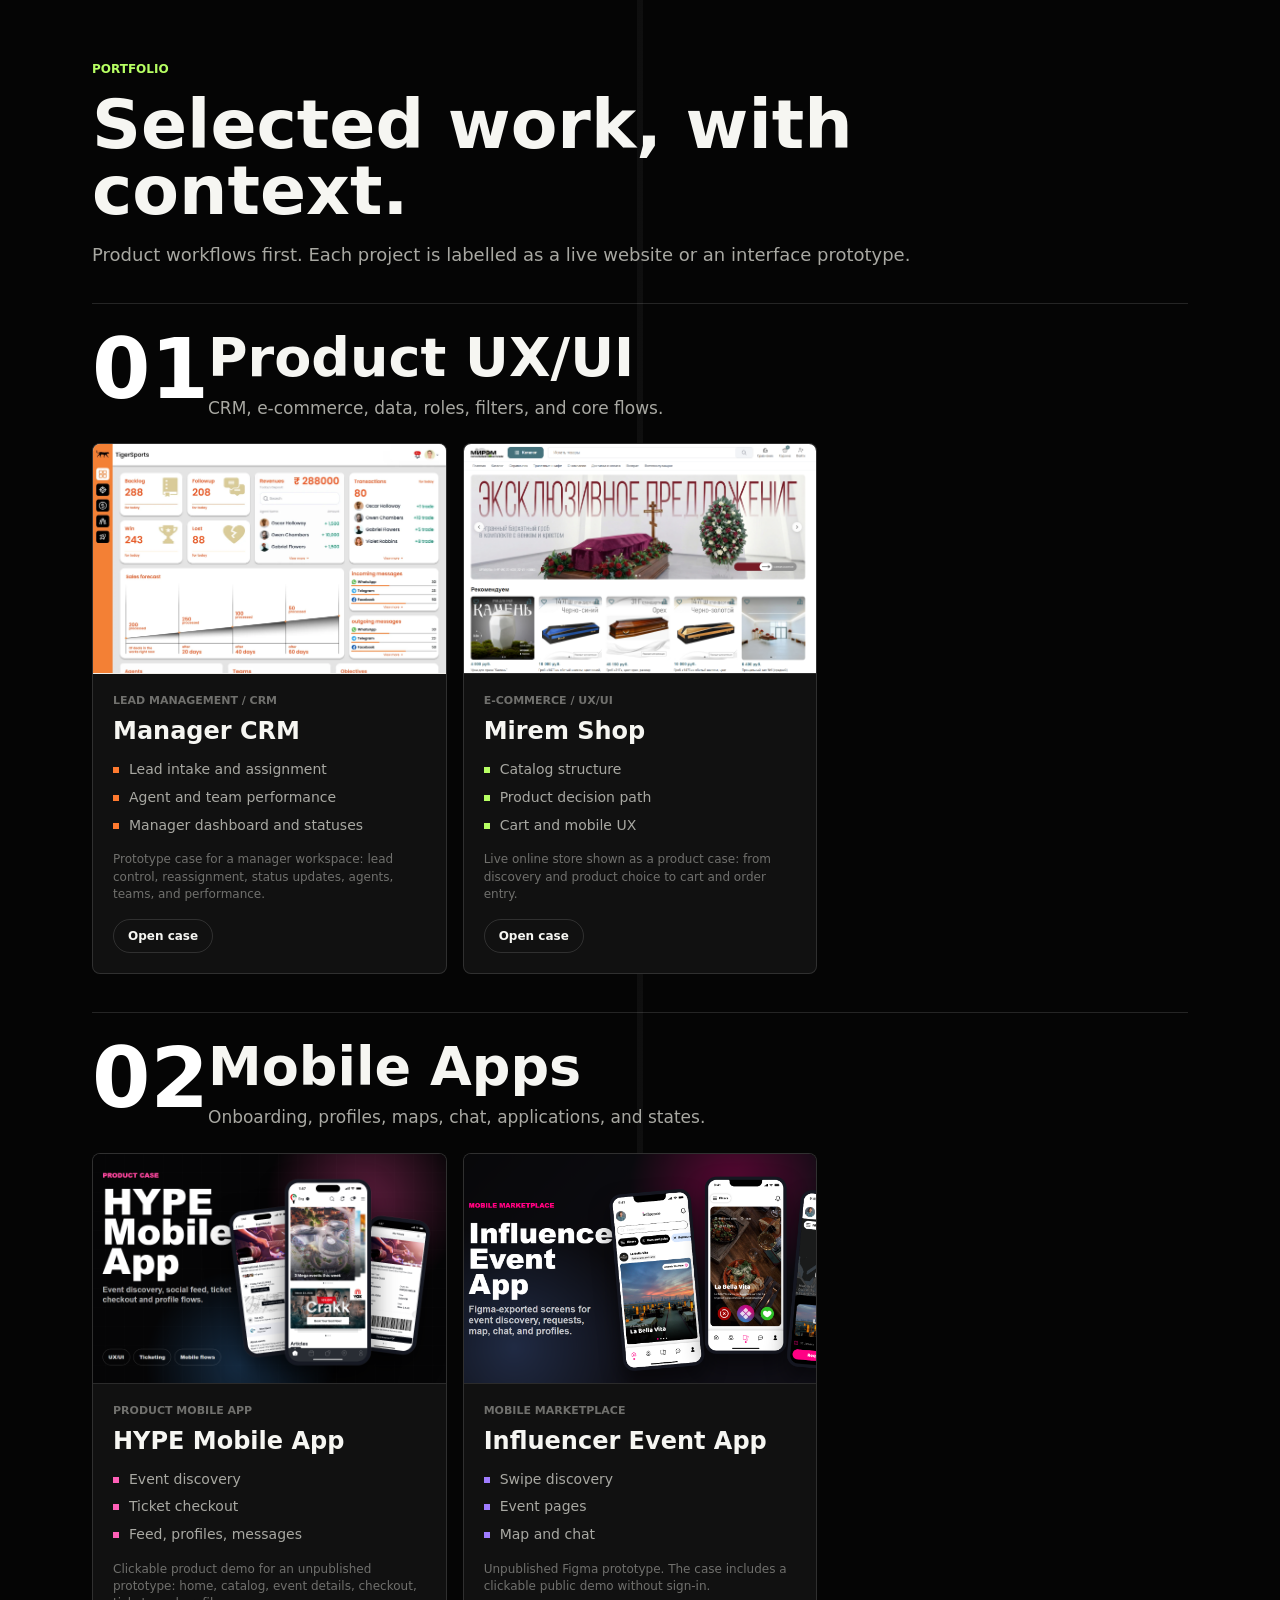
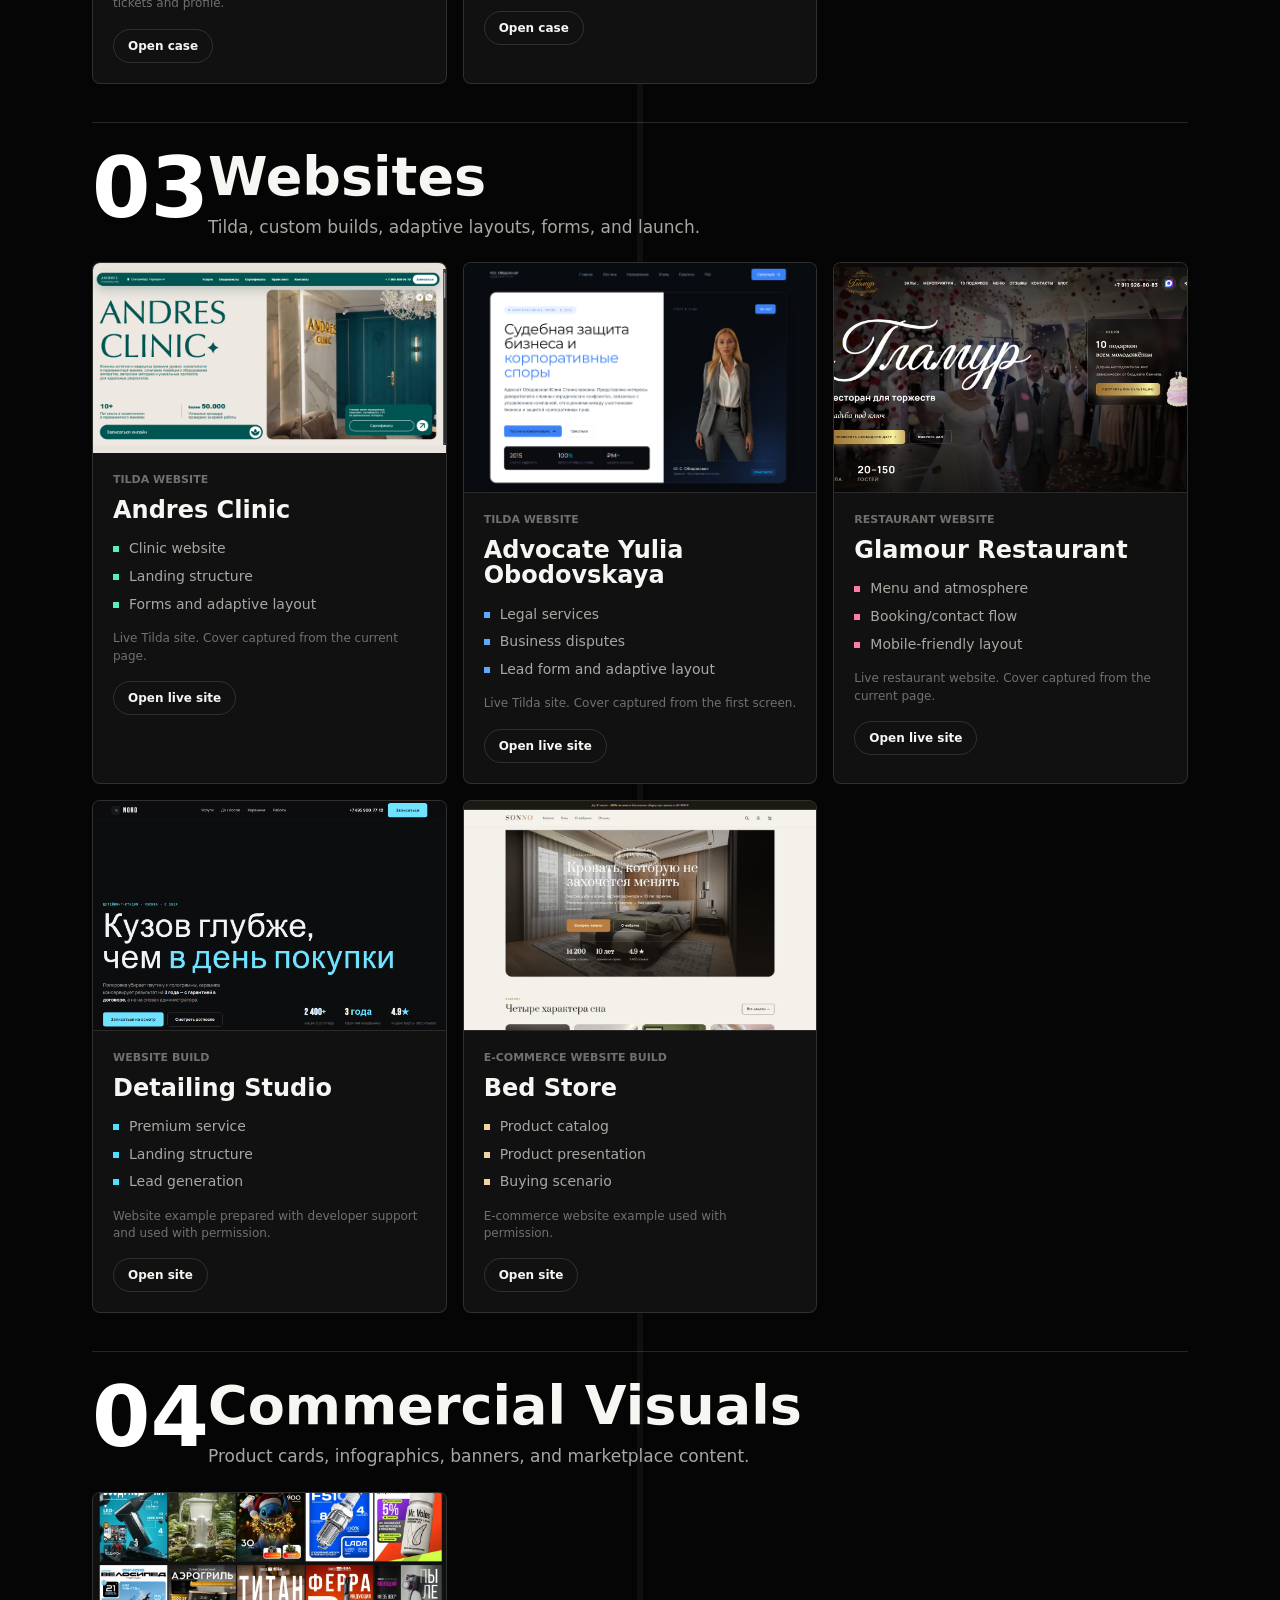
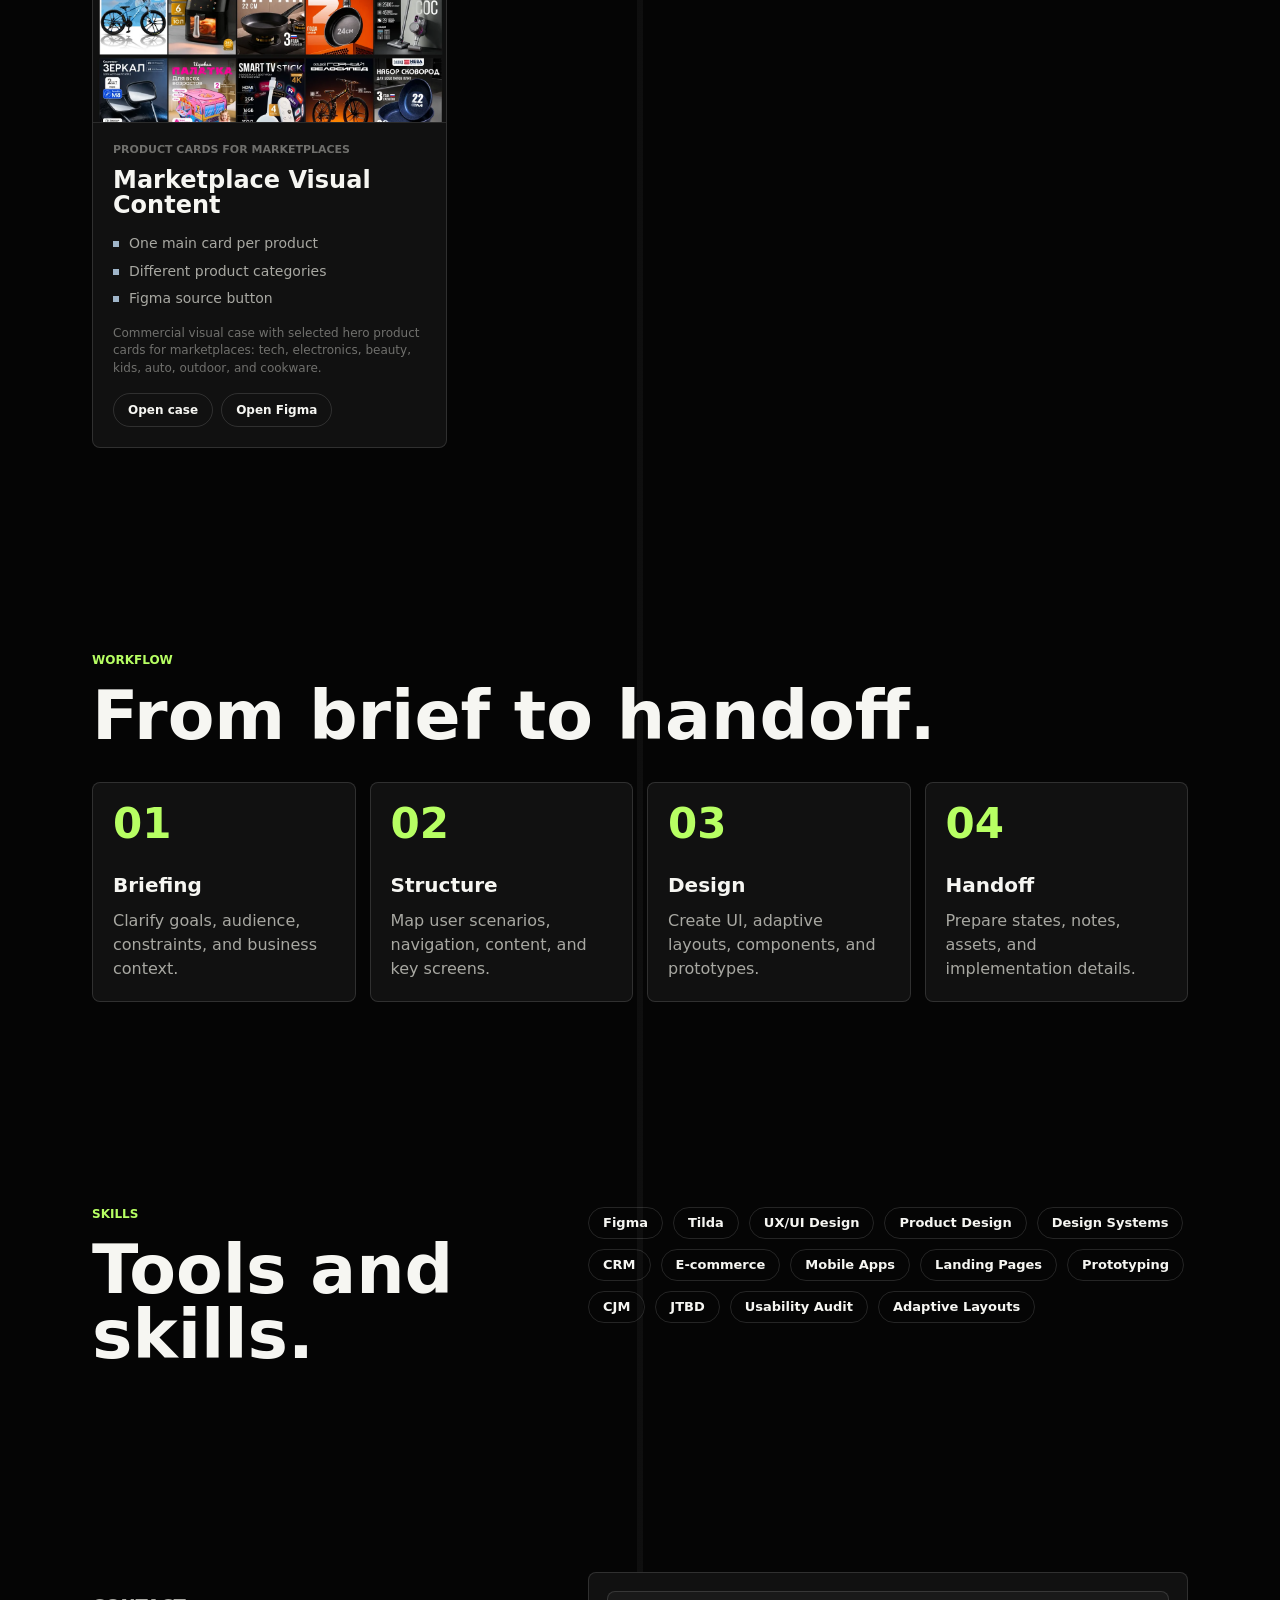
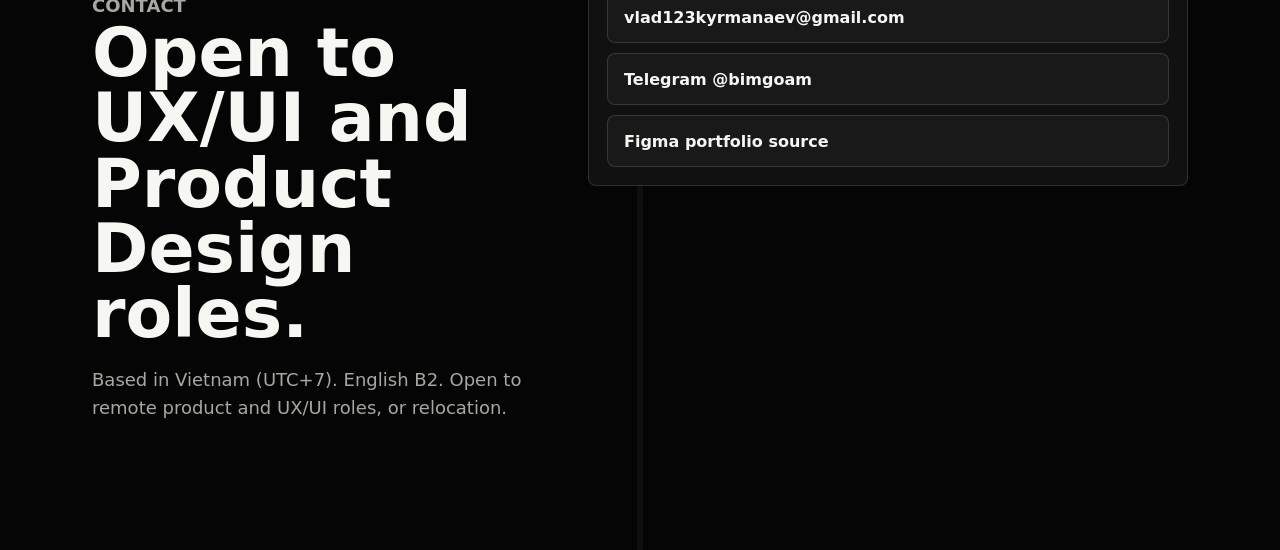
==== commit 95be4b08: "Remove Catalog Desk and expand original Manager CRM case" ====
--- a/index.html
+++ b/index.html
@@ -9,8 +9,8 @@
     />
     <meta name="theme-color" content="#050505" />
     <title>Vladislav Kurmanaev - Product & UX/UI Designer</title>
-    <link rel="stylesheet" href="./styles.css?v=2026-11-06-product" />
-    <script src="./script.js?v=2026-11-06-product" defer></script>
+    <link rel="stylesheet" href="./styles.css?v=2026-11-06-crm" />
+    <script src="./script.js?v=2026-11-06-crm" defer></script>
   </head>
   <body>
     <a class="skip-link" href="#work">Skip to selected work</a>
@@ -45,14 +45,6 @@
             <a class="text-action" href="./Vladislav-Kurmanaev-CV.pdf" data-i18n="hero.cv">Download CV ↗</a>
           </div>
         </div>
-        <a class="featured-concept" href="./catalog-case.html" aria-label="Explore Catalog Desk, a self-initiated B2B concept">
-          <div class="feature-label"><span data-i18n="feature.label">NEW EXPLORATION / 2026</span><span aria-hidden="true">↗</span></div>
-          <div class="mini-workspace" aria-hidden="true">
-            <div class="mini-sidebar"><b>cd.</b><i></i><i></i><i></i></div>
-            <div class="mini-main"><div class="mini-top"><strong>Catalog quality</strong><span>Sample data</span></div><p class="mini-subtitle">Review what matters. Keep control.</p><div class="mini-row"><span class="mini-product">B</span><div><b>Everyday Backpack</b><small>Missing composition</small></div><em>Review</em></div><div class="mini-row"><span class="mini-product alt">L</span><div><b>Arc Desk Lamp</b><small>Check description</small></div><em>Review</em></div><div class="mini-suggestion"><span>✦ Suggested update</span><p>Source facts stay visible.<br>Every change needs your approval.</p><b>Review suggestion →</b></div></div>
-          </div>
-          <div class="feature-bottom"><h2>Catalog Desk</h2><p data-i18n="feature.body">B2B e-commerce · Review workflows · Design system</p><small data-i18n="feature.status">Self-initiated concept · AI-assisted prototype</small></div>
-        </a>
       </section>
 
       <section class="metrics section-shell" id="metrics" aria-label="Professional highlights"></section>
--- a/styles.css
+++ b/styles.css
@@ -663,7 +663,7 @@
 .skip-link { position: fixed; left: 20px; top: -80px; padding: 14px 20px; background: var(--green); color: #050505; z-index: 100; }
 .skip-link:focus { top: 12px; }
 :focus-visible { outline: 3px solid var(--green); outline-offset: 5px; }
-.hero { grid-template-columns: 1.15fr 1fr; gap: 50px; min-height: 720px; padding-top: 80px; padding-bottom: 70px; }
+.hero { grid-template-columns: minmax(0,1fr); gap: 36px; min-height: 640px; padding-top: 80px; padding-bottom: 70px; }
 .hero h1 { font-size: clamp(46px, 5.1vw, 68px); line-height: 1.03; letter-spacing: -0.045em; text-transform: none; }
 .hero-name { font-size: 24px; font-weight: 500; }
 .hero-lead { font-size: 17px; line-height: 1.65; }
@@ -671,31 +671,6 @@
 .hero-actions { flex-wrap: wrap; align-items: center; }
 .text-action { font-size: 13px; padding: 10px 2px; color: var(--muted); }
 .text-action:hover { color: white; }
-.featured-concept { display: block; padding: 22px; border: 1px solid #34392d; border-radius: 20px; background: radial-gradient(ellipse at 90% 0%, #26301b, #10120e 65%); transition: border-color .2s, transform .2s; min-width: 0; }
-.featured-concept:hover { border-color: var(--green); transform: translateY(-3px); }
-.feature-label { display: flex; justify-content: space-between; gap: 10px; color: #c0d4a7; font-size: 10px; letter-spacing: .12em; font-weight: 700; margin-bottom: 25px; }
-.mini-workspace { display: grid; grid-template-columns: 42px minmax(0,1fr); color: #19251d; background: #f5f6f1; border: 1px solid #5c674b; border-radius: 10px; overflow: hidden; box-shadow: 0 20px 35px #0005; transform: rotate(-2deg); margin: 8px 0 34px; }
-.mini-sidebar { background: #18231e; padding: 16px 10px; color: #ccf5a0; }
-.mini-sidebar i { display: block; height: 9px; width: 15px; border-radius: 3px; margin: 25px 0; background: #4b6355; }
-.mini-sidebar i:first-of-type { background: #c0ef94; }
-.mini-main { padding: 19px 14px; }
-.mini-top { display:flex; justify-content: space-between; align-items: center; gap: 4px; }
-.mini-top strong { font-size: 14px; }
-.mini-top > span { font-size: 8px; background: #e5e8df; border-radius: 10px; padding: 4px 6px; }
-.mini-subtitle { font-size: 10px; color: #58645c; margin: 6px 0 18px; }
-.mini-row { display: flex; align-items: center; gap: 9px; border-top: 1px solid #dce1d6; padding: 12px 0; }
-.mini-product { display: grid; place-items: center; background: #ddd4ba; height: 31px; width: 31px; border-radius: 6px; font-size: 12px; flex-shrink: 0; }
-.mini-product.alt { background: #d4e2d6; }
-.mini-row b { display: block; font-size: 10px; }
-.mini-row small { display: block; color: #657168; font-size: 9px; margin-top: 3px; }
-.mini-row em { margin-left: auto; font-style: normal; font-size: 8px; color: #68420a; background: #f6e9c7; padding: 4px 6px; border-radius: 6px; }
-.mini-suggestion { margin-top: 9px; border: 1px solid #ccd9bf; background: #edf2e8; border-radius: 8px; padding: 12px; }
-.mini-suggestion > span { font-weight: 700; font-size: 10px; }
-.mini-suggestion p { font-size: 10px; line-height: 1.6; margin: 7px 0 12px; }
-.mini-suggestion b { font-size: 9px; background: #203629; color: white; border-radius: 5px; padding: 7px 10px; display: inline-block; }
-.feature-bottom h2 { font-size: 30px; letter-spacing: -.03em; margin: 0 0 8px; }
-.feature-bottom p { font-size: 12px; color: #bcc9b1; margin: 0 0 8px; line-height: 1.6; }
-.feature-bottom small { color: #9da995; font-size: 11px; }
 section[id] { scroll-margin-top: 135px; }
 @media (prefers-reduced-motion: reduce) { html { scroll-behavior: auto; } *, *::before, *::after { transition: none !important; animation: none !important; } }
 
@@ -764,7 +739,6 @@
   }
 
   .hero h1 { font-size: 46px; line-height: 1.05; overflow-wrap: normal; }
-  .featured-concept { padding: 18px; }
 
   .hero-lead {
     font-size: 18px;
@@ -813,3 +787,5 @@
   }
 
 }
+
+.hero-copy {max-width: 850px;}
